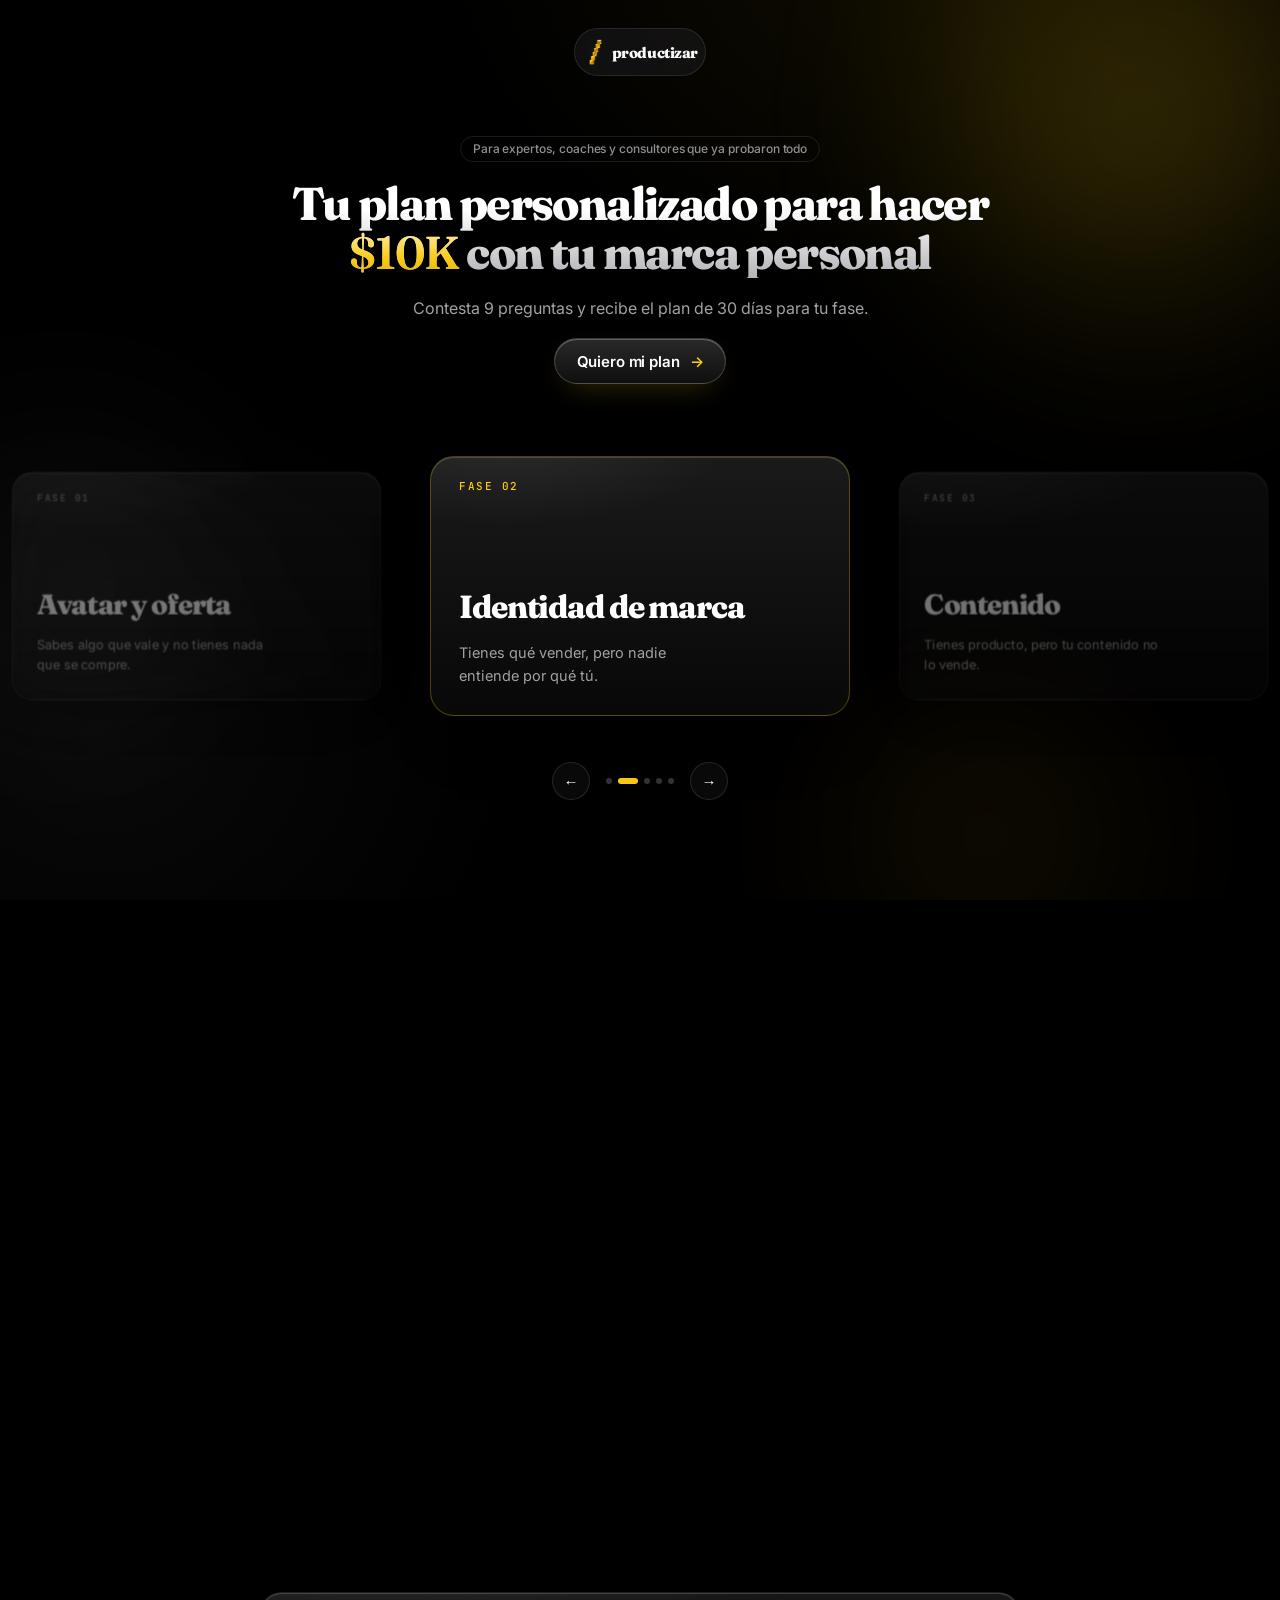
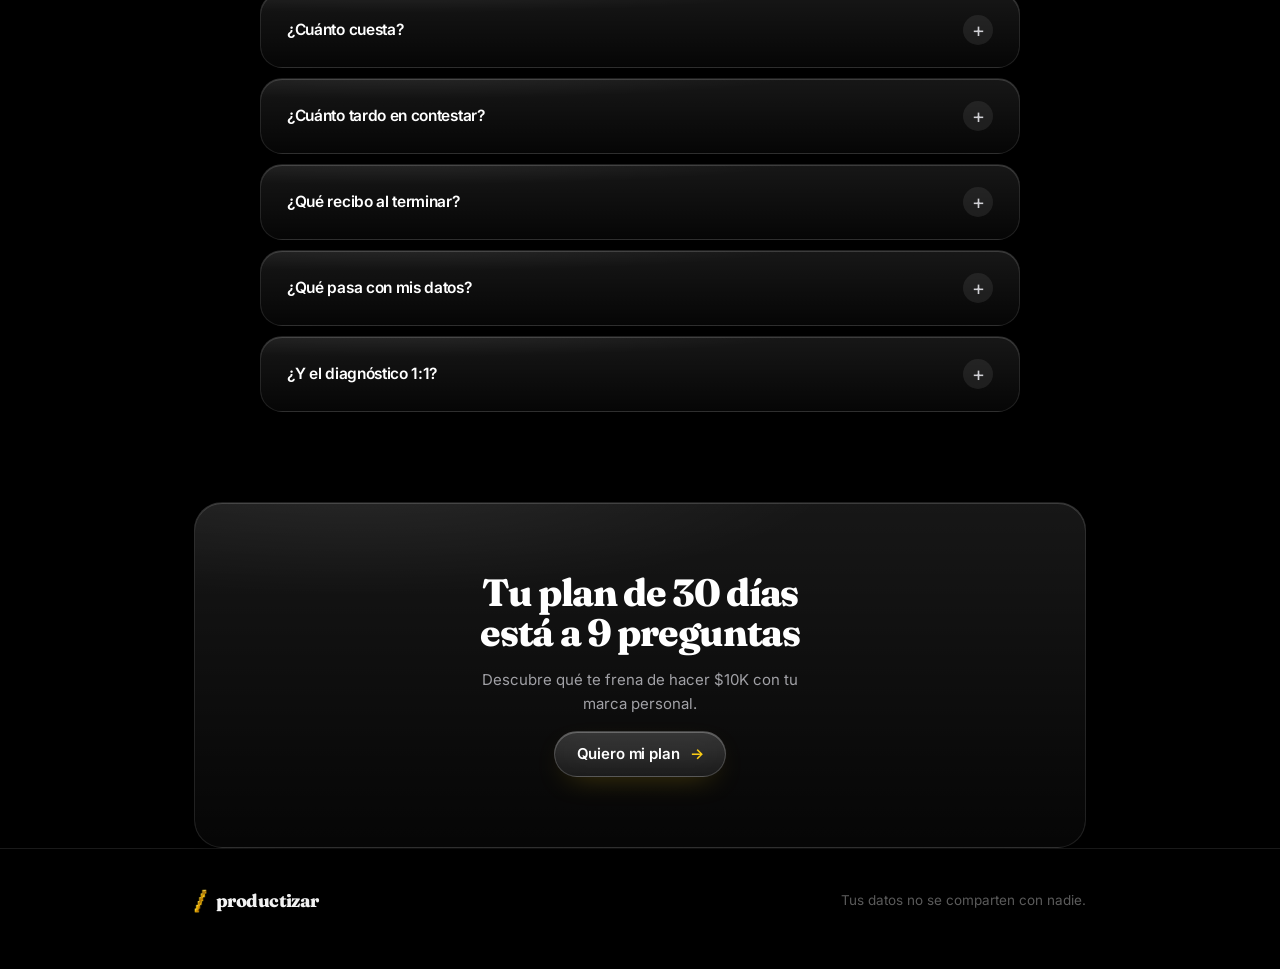
==== index.html @ c98cfab4 "Carrusel bajo el hero, vidrio con profundidad, casos en tarjetas Co-Authored-By: Claude Opus 5.5 <no" ====
<!doctype html>
<html lang="es">
<head>
<meta charset="utf-8">
<meta name="viewport" content="width=device-width, initial-scale=1, viewport-fit=cover">
<title>Plan 10K · /productizar</title>
<meta name="description" content="Te ayudamos a hacer $10K con tu infoproducto en 12 semanas. Contesta 9 preguntas y recibe el plan de 30 días de tu fase.">
<meta property="og:title" content="Te ayudamos a hacer $10K con tu infoproducto en 12 semanas · /productizar">
<meta property="og:description" content="9 preguntas. Te decimos en cuál de las cinco fases estás y te damos el plan de 30 días de esa fase.">
<meta property="og:type" content="website">
<meta name="theme-color" content="#000000">
<link rel="icon" href="/assets/favicon.png">
<link rel="preconnect" href="https://fonts.googleapis.com">
<link rel="preconnect" href="https://fonts.gstatic.com" crossorigin>
<link rel="stylesheet" href="https://fonts.googleapis.com/css2?family=Fraunces:ital,opsz,wght@0,9..144,600;0,9..144,800;1,9..144,500&family=Inter:wght@400;500;600;700;800&family=JetBrains+Mono:wght@500&display=swap">
<link rel="stylesheet" href="/assets/styles.css">
<link rel="stylesheet" href="/assets/home.css">
<link rel="stylesheet" href="/assets/landing.css">
</head>
<body>
<script>document.documentElement.classList.add("js")</script>
<div class="orbs" aria-hidden="true"><i></i><i></i><i></i></div>
<div class="cursor-light" aria-hidden="true"></div>

<nav class="nav" aria-label="Principal">
  <div class="nav-pill" id="navpill">
    <span class="brand solo"><img src="/assets/slash.png" alt=""><span>productizar</span></span>
    <button class="btn btn-gold js-start" type="button">Quiero mi plan</button>
  </div>
</nav>

<!-- ================= LANDING ================= -->
<main id="landing">
  <section class="hero solo-hero">
    <div class="wrap">
      <div class="hero-copy">
        <span class="pill">Para expertos, coaches y consultores que ya probaron todo</span>
        <h1>Tu plan personalizado para hacer <em>$10K</em> con tu marca personal</h1>
        <p class="lead">Contesta 9 preguntas y recibe el plan de 30 días para tu fase.</p>
        <div class="vsl" id="vsl" hidden></div>
        <div class="cta-row">
          <button class="btn btn-gold js-start" type="button">Quiero mi plan <span class="arrow" aria-hidden="true">→</span></button>
        </div>
      </div>

      
    </div>
      <div class="wrap hero-car">
      <div class="car" id="car">
        <div class="car-stage">
          <article class="ph-card g" data-i="0"><span class="ph-k">Fase 01</span><h3>Avatar y oferta</h3><p>Sabes algo que vale y no tienes nada que se compre.</p></article>
          <article class="ph-card g" data-i="1"><span class="ph-k">Fase 02</span><h3>Identidad de marca</h3><p>Tienes qué vender, pero nadie entiende por qué tú.</p></article>
          <article class="ph-card g" data-i="2"><span class="ph-k">Fase 03</span><h3>Contenido</h3><p>Tienes producto, pero tu contenido no lo vende.</p></article>
          <article class="ph-card g" data-i="3"><span class="ph-k">Fase 04</span><h3>Producto</h3><p>Vendes, pero todo depende de tus horas.</p></article>
          <article class="ph-card g" data-i="4"><span class="ph-k">Fase 05</span><h3>Lanzamiento</h3><p>Tienes todo, y lanzas a ver qué pasa.</p></article>
        </div>
        <div class="car-nav"><button type="button" class="car-btn" data-d="-1" aria-label="Anterior">←</button><div class="car-dots"></div><button type="button" class="car-btn" data-d="1" aria-label="Siguiente">→</button></div>
      </div>
    </div>
  </section>

  

  <section class="sec" id="prueba">
    <div class="wrap">
      <div class="sec-h rv"><span class="pill">Resultados</span><h2>Lo que ya hicimos</h2></div>
      <div class="cc-grid">
        <article class="cc g rv"><div class="cc-shot"><img src="/assets/studio.webp" alt="" loading="lazy"></div><div class="cc-b"><img class="cc-av" src="/assets/checo-avatar.webp" alt=""><div class="cc-who"><b>Checo</b><span>Marca personal</span></div><div class="cc-n"><b>+4M</b><span>vistas · +120 tickets</span></div></div></article>
        <article class="cc g rv"><div class="cc-shot"><img src="/assets/santuki-studio.webp" alt="" loading="lazy"></div><div class="cc-b"><span class="cc-av ini">S</span><div class="cc-who"><b>Santuki</b><span>Coach fitness</span></div><div class="cc-n"><b>964K</b><span>vistas · 39 pagando</span></div></div></article>
        <article class="cc g rv"><div class="cc-shot"><img src="/assets/juanma.webp" alt="" loading="lazy"></div><div class="cc-b"><img class="cc-av" src="/assets/juanma-avatar.webp" alt=""><div class="cc-who"><b>Juanma Arbeláez</b><span>Health coach</span></div><div class="cc-n"><b>515K</b><span>seguidores</span></div></div></article>
      </div>
    </div>
  </section>




  


  <section class="sec">
    <div class="wrap">
      <div class="sec-h rv"><h2>Preguntas</h2></div>
      <div class="faq">
        <details class="g rv"><summary>¿Cuánto cuesta?</summary><p>Nada. El diagnóstico y el plan de 30 días son gratis.</p></details>
        <details class="g rv"><summary>¿Cuánto tardo en contestar?</summary><p>Son 9 preguntas. Unos 3 minutos.</p></details>
        <details class="g rv"><summary>¿Qué recibo al terminar?</summary><p>Tu fase, qué te frena, tres movimientos para tus próximos 14 días y el plan completo del mes con la calculadora de tus $10K.</p></details>
        <details class="g rv"><summary>¿Qué pasa con mis datos?</summary><p>No se comparten con nadie.</p></details>
        <details class="g rv"><summary>¿Y el diagnóstico 1:1?</summary><p>Es una llamada gratis para revisar tu caso. Es solo si ya vendes algo y el cupo es limitado cada semana.</p></details>
      </div>
    </div>
  </section>

  <section class="wrap">
    <div class="final-cta g rv">
      <h2>Tu plan de 30 días está a 9 preguntas</h2>
      <p>Descubre qué te frena de hacer $10K con tu marca personal.</p>
      <button class="btn btn-gold js-start" type="button">Quiero mi plan <span class="arrow" aria-hidden="true">→</span></button>
    </div>
  </section>
</main>

<!-- ================= QUIZ ================= -->
<section id="quiz" class="quiz" hidden aria-live="polite">
  <div class="wrap" id="quiz-root"></div>
</section>

<!-- ================= RESULT ================= -->
<section id="result" class="result" hidden>
  <div class="wrap" id="result-root"></div>
</section>

<footer class="foot">
  <div class="wrap">
    <span class="brand"><img src="/assets/slash.png" alt=""><span>productizar</span></span>
    <span>Tus datos no se comparten con nadie.</span>
  </div>
</footer>

<script src="/assets/config.js"></script>
<script src="/assets/app.js"></script>
<script src="/assets/landing.js"></script>
</body>
</html>
---- assets/styles.css ----
/* /productizar · Plan 10K — estilos compartidos */
:root {
  --black: #000;
  --ink: #0a0a0a;
  --white: #fafafa;
  --grey: #8a8a8a;
  --grey-2: #b4b4b4;
  --grey-3: #5e5e5e;
  --gold: #facc15;
  --gold-pale: #fff3c4;
  --gold-light: #ffe9a3;
  --gold-mid: #e0a912;
  --gold-deep: #c98f0a;
  --glass: rgba(255,255,255,.06);
  --glass-faint: rgba(255,255,255,.035);
  --line: rgba(255,255,255,.10);
  --line-lit: rgba(255,255,255,.22);
  --line-gold: rgba(250,204,21,.32);
  --grad-gold: linear-gradient(180deg, #ffe9a3 0%, #facc15 42%, #c98f0a 100%);
  --grad-gold-text: linear-gradient(180deg, #fff3c4 0%, #facc15 55%, #e0a912 100%);
  --well: radial-gradient(circle at 50% 35%, #18140a 0%, #080808 42%, #000 76%);
  --serif: "Fraunces", Georgia, serif;
  --sans: "Inter", -apple-system, BlinkMacSystemFont, "Segoe UI", sans-serif;
  --mono: "JetBrains Mono", ui-monospace, Menlo, monospace;
  --ease: cubic-bezier(.32,.72,0,1);
  --wrap: 1120px;
  --r-card: 24px;
}

* { box-sizing: border-box; }
html { -webkit-text-size-adjust: 100%; scroll-behavior: smooth; }
body {
  margin: 0;
  background:
    radial-gradient(900px 600px at 78% -6%, rgba(250,204,21,.07), transparent 62%),
    radial-gradient(700px 600px at 8% 82%, rgba(255,255,255,.035), transparent 60%),
    var(--black);
  background-attachment: fixed;
  color: var(--grey);
  font: 400 16px/1.6 var(--sans);
  -webkit-font-smoothing: antialiased;
  padding-top: env(safe-area-inset-top, 0px);
  padding-bottom: env(safe-area-inset-bottom, 0px);
}
img { max-width: 100%; display: block; }
a { color: var(--gold); }
:focus-visible { outline: 2px solid var(--gold); outline-offset: 3px; border-radius: 8px; }
::selection { background: rgba(250,204,21,.3); color: var(--white); }
[hidden] { display: none !important; }

.wrap { width: 100%; max-width: var(--wrap); margin: 0 auto; padding: 0 24px; }
.narrow { max-width: 720px; }

/* Type */
.display, h1, h2, h3 { font-family: var(--serif); font-weight: 800; color: var(--white); letter-spacing: -.03em; margin: 0; text-wrap: balance; font-optical-sizing: auto; }
.lead { font-size: clamp(17px, 2vw, 20px); line-height: 1.55; color: #a9a9a9; max-width: 52ch; margin: 0; }
p { margin: 0; text-wrap: pretty; }
.tag {
  display: inline-flex; align-items: center; gap: 8px; align-self: flex-start;
  font: 500 11px/1 var(--mono); letter-spacing: .18em; text-transform: uppercase;
  color: var(--gold); padding: 8px 13px; border-radius: 999px;
  background: rgba(250,204,21,.07); border: 1px solid var(--line-gold);
}
.muted { color: var(--grey-3); font-size: 13.5px; }

/* Buttons */
.btn {
  appearance: none; border: 0; cursor: pointer; text-decoration: none;
  display: inline-flex; align-items: center; justify-content: center; gap: 10px;
  min-height: 54px; padding: 0 28px; border-radius: 999px;
  font: 600 16px/1 var(--sans); letter-spacing: -.005em;
  transition: transform .3s var(--ease), box-shadow .3s var(--ease), background .3s var(--ease), border-color .3s var(--ease), opacity .2s;
}
.btn-gold { background: var(--grad-gold); color: var(--ink); box-shadow: 0 14px 34px rgba(250,204,21,.22), inset 0 1px 0 rgba(255,255,255,.55); }
.btn-gold:hover { transform: translateY(-2px); box-shadow: 0 20px 44px rgba(250,204,21,.32), inset 0 1px 0 rgba(255,255,255,.55); }
.btn-glass { background: var(--glass); color: var(--white); border: 1px solid var(--line); backdrop-filter: blur(20px); }
.btn-glass:hover { border-color: var(--line-lit); background: rgba(255,255,255,.09); }
.btn-quiet { background: none; color: var(--grey); min-height: 44px; padding: 0 6px; font-weight: 500; font-size: 15px; }
.btn-quiet:hover { color: var(--white); }
.btn:disabled { opacity: .3; cursor: not-allowed; transform: none; box-shadow: none; }
.btn .arrow { transition: transform .3s var(--ease); }
.btn:hover .arrow { transform: translateX(3px); }

/* Glass card */
.glass {
  background: linear-gradient(115deg, rgba(255,255,255,.075), rgba(255,255,255,.025));
  border: 1px solid var(--line); border-radius: var(--r-card);
  box-shadow: inset 0 1px 0 rgba(255,255,255,.09), 0 24px 60px rgba(0,0,0,.5);
  backdrop-filter: blur(24px) saturate(1.4);
}
.well { background: var(--well); border: 1px solid rgba(250,204,21,.16); border-radius: 32px; }

/* Nav */
.nav { position: sticky; top: calc(14px + env(safe-area-inset-top, 0px)); z-index: 40; display: flex; justify-content: center; padding: 14px 16px 0; pointer-events: none; }
.nav-pill {
  pointer-events: auto; display: flex; align-items: center; gap: 18px;
  padding: 7px 7px 7px 14px; border-radius: 999px;
  background: rgba(10,10,10,.6); border: 1px solid var(--line);
  backdrop-filter: blur(24px) saturate(1.5); -webkit-backdrop-filter: blur(24px) saturate(1.5);
}
.brand { display: flex; align-items: center; gap: 9px; text-decoration: none; }
.brand img { height: 24px; width: auto; }
.brand span { font: 800 18px/1 var(--serif); color: var(--white); letter-spacing: -.03em; }
.nav-pill .btn { min-height: 40px; padding: 0 18px; font-size: 14px; }

/* Footer */
.foot { border-top: 1px solid var(--line); margin-top: 120px; padding: 40px 0 56px; }
.foot .wrap { display: flex; justify-content: space-between; gap: 16px; flex-wrap: wrap; align-items: center; font-size: 13.5px; color: var(--grey-3); }

@media (prefers-reduced-motion: reduce) {
  *, *::before, *::after { animation: none !important; transition: none !important; scroll-behavior: auto !important; }
}
---- assets/home.css ----
/* ---------- Hero ---------- */
.hero { padding: clamp(48px, 8vw, 104px) 0 clamp(64px, 8vw, 104px); }
.hero .wrap { display: flex; flex-direction: column; align-items: center; gap: clamp(48px, 6vw, 72px); }
.hero-copy { display: flex; flex-direction: column; align-items: center; text-align: center; gap: 28px; }
.hero-copy .tag { align-self: center; }
.hero h1 { font-size: clamp(46px, 8.6vw, 124px); line-height: .94; letter-spacing: -.035em; max-width: 13ch; }
.hero h1 .num { background: var(--grad-gold-text); -webkit-background-clip: text; background-clip: text; color: transparent; }
.hero .lead { margin: 0 auto; text-align: center; max-width: 56ch; }
.hero-actions { display: flex; flex-direction: column; align-items: center; gap: 14px; }
.hero-note { font-size: 14px; color: var(--grey-3); text-align: center; }

/* ---------- Staircase (the signature) ---------- */
.stairs { position: relative; width: 100%; display: grid; grid-template-columns: repeat(5, minmax(0, 1fr)); gap: clamp(8px, 1.4vw, 16px); height: clamp(300px, 34vw, 420px); align-items: end; padding: 28px clamp(14px, 3vw, 40px) 0; border-radius: 32px; background: var(--well); border: 1px solid rgba(250,204,21,.14); overflow: hidden; }
.stairs::after { content: ""; position: absolute; inset: auto 0 0 0; height: 1px; background: linear-gradient(90deg, transparent, rgba(250,204,21,.35), transparent); }
.step { position: relative; display: flex; flex-direction: column; justify-content: flex-end; height: 100%; }
.step-block {
  position: relative; height: var(--h); border-radius: 18px 4px 18px 4px;
  background: linear-gradient(180deg, rgba(255,255,255,.10), rgba(255,255,255,.025));
  border: 1px solid rgba(255,255,255,.13); border-bottom: 0;
  box-shadow: inset 0 1px 0 rgba(255,255,255,.12);
  transform-origin: bottom; animation: rise .9s var(--ease) both; animation-delay: calc(var(--i) * 110ms + 200ms);
  display: flex; flex-direction: column; justify-content: space-between; padding: clamp(10px, 1.4vw, 18px) clamp(9px, 1.2vw, 16px); min-width: 0;
}
.step:nth-child(even) .step-block { border-radius: 4px 18px 4px 18px; }
.step-block .n { font: 500 11px/1 var(--mono); letter-spacing: .14em; color: var(--grey); }
.step-block .lbl { font: 600 clamp(12px, 1.3vw, 15px)/1.25 var(--sans); color: var(--grey-2); hyphens: auto; -webkit-hyphens: auto; }
.step.top .step-block { background: var(--grad-gold); border-color: transparent; box-shadow: 0 0 60px rgba(250,204,21,.35), inset 0 1px 0 rgba(255,255,255,.6); }
.step.top .n, .step.top .lbl { color: var(--ink); }
.stairs-goal { position: absolute; top: 24px; left: 24px; display: flex; flex-direction: column; gap: 4px; animation: fade .8s var(--ease) both; animation-delay: 900ms; }
.stairs-goal b { font: 800 clamp(30px, 3.4vw, 44px)/1 var(--serif); color: var(--white); letter-spacing: -.03em; }
.stairs-goal span { font-size: 13.5px; color: var(--grey); }
@keyframes rise { from { transform: scaleY(.04); opacity: 0; } to { transform: none; opacity: 1; } }
@keyframes fade { from { opacity: 0; } to { opacity: 1; } }

/* ---------- Sections ---------- */
section.block { padding: clamp(64px, 9vw, 120px) 0 0; }
.sec-head { display: flex; flex-direction: column; gap: 16px; margin-bottom: 40px; max-width: 760px; }
.sec-head h2 { font-size: clamp(32px, 4.6vw, 56px); line-height: 1.02; letter-spacing: -.035em; }

/* contrast */
.contrast { display: grid; grid-template-columns: repeat(2, minmax(0, 1fr)); border-radius: 32px; overflow: hidden; border: 1px solid var(--line); }
.contrast > div { padding: clamp(28px, 4vw, 52px); display: flex; flex-direction: column; gap: 10px; }
.contrast > div + div { border-left: 1px solid var(--line); background: var(--well); }
.contrast .big { font: 800 clamp(44px, 7vw, 96px)/.95 var(--serif); color: var(--white); letter-spacing: -.045em; white-space: nowrap; }
.contrast .big small { font-size: .42em; color: var(--grey); letter-spacing: -.02em; font-weight: 600; }
.contrast .res { font: 800 clamp(30px, 4vw, 52px)/1 var(--serif); letter-spacing: -.03em; }
.contrast .res.bad { color: #6a6a6a; }
.contrast .res.good { background: var(--grad-gold-text); -webkit-background-clip: text; background-clip: text; color: transparent; }
.contrast p { font-size: 15px; }
.contrast-caption { margin-top: 28px; display: flex; flex-wrap: wrap; gap: 12px 40px; align-items: baseline; justify-content: space-between; }
.contrast-caption h3 { font-size: clamp(26px, 3.2vw, 38px); line-height: 1.08; max-width: 18ch; }
.contrast-caption p { max-width: 46ch; font-size: 16.5px; color: #a3a3a3; }

/* how */
.how { list-style: none; margin: 0; padding: 0; display: grid; grid-template-columns: repeat(3, minmax(0, 1fr)); gap: 16px; counter-reset: how; }
.how li { padding: 28px; display: flex; flex-direction: column; gap: 12px; counter-increment: how; }
.how li::before { content: counter(how); font: 800 44px/1 var(--serif); color: rgba(255,255,255,.16); letter-spacing: -.03em; }
.how h3 { font-size: 23px; line-height: 1.15; }
.how p { font-size: 15.5px; }

/* phases */
.phase-list { list-style: none; margin: 0; padding: 0; border-top: 1px solid var(--line); }
.phase-list li { display: grid; grid-template-columns: 64px minmax(0, 1fr) minmax(0, 1.2fr); gap: 24px; align-items: baseline; padding: 26px 4px; border-bottom: 1px solid var(--line); transition: background .3s var(--ease); }
.phase-list li:hover { background: rgba(255,255,255,.02); }
.phase-list .pn { font: 500 12px/1 var(--mono); letter-spacing: .14em; color: var(--gold); }
.phase-list h3 { font-size: clamp(22px, 2.6vw, 30px); line-height: 1.1; }
.phase-list p { font-size: 16.5px; color: #a3a3a3; }

/* inside */
.inside { display: grid; grid-template-columns: minmax(0, .9fr) minmax(0, 1.1fr); gap: 16px; }
.inside .doc { padding: 32px; display: flex; flex-direction: column; gap: 18px; position: relative; overflow: hidden; min-height: 420px; }
.doc-page { position: absolute; right: -40px; bottom: -60px; width: 300px; aspect-ratio: 8.5/11; border-radius: 14px; background: #050505; border: 1px solid var(--line); box-shadow: 0 30px 80px rgba(0,0,0,.7); transform: rotate(-7deg); padding: 26px; display: flex; flex-direction: column; gap: 10px; }
.doc-page i { display: block; height: 7px; border-radius: 4px; background: rgba(255,255,255,.09); }
.doc-page i.g { background: rgba(250,204,21,.55); width: 40%; }
.doc-page i.t { height: 16px; background: rgba(255,255,255,.22); width: 85%; }
.doc-page i.t2 { height: 16px; background: rgba(255,255,255,.22); width: 60%; margin-bottom: 8px; }
.inside ul { list-style: none; margin: 0; padding: 0; display: grid; grid-template-columns: repeat(2, minmax(0, 1fr)); gap: 16px; }
.inside li { padding: 22px; display: flex; flex-direction: column; gap: 6px; }
.inside li b { font: 800 19px/1.2 var(--serif); color: var(--white); letter-spacing: -.02em; }
.inside li span { font-size: 14.5px; line-height: 1.5; }

/* fit */
.fit { display: grid; grid-template-columns: repeat(2, minmax(0, 1fr)); gap: 16px; }
.fit > div { padding: 32px; display: flex; flex-direction: column; gap: 18px; }
.fit h3 { font-size: 24px; }
.ticks { list-style: none; margin: 0; padding: 0; display: flex; flex-direction: column; gap: 12px; }
.ticks li { display: grid; grid-template-columns: 18px minmax(0, 1fr); gap: 12px; font-size: 16px; line-height: 1.5; color: #c4c4c4; }
.ticks li::before { content: ""; height: 2px; margin-top: 11px; background: var(--gold); }
.ticks.no li { color: #8a8a8a; }
.ticks.no li::before { background: rgba(255,255,255,.2); }

/* final */
.final { margin-top: clamp(64px, 9vw, 120px); padding: clamp(40px, 7vw, 88px) clamp(24px, 5vw, 64px); display: flex; flex-direction: column; align-items: center; text-align: center; gap: 22px; }
.final img { height: 72px; width: auto; filter: drop-shadow(0 0 30px rgba(250,204,21,.35)); }
.final h2 { font-size: clamp(34px, 5vw, 64px); line-height: 1; max-width: 16ch; letter-spacing: -.04em; }

/* ---------- Quiz ---------- */
.quiz { min-height: 100svh; padding: 40px 0 80px; }
.quiz .wrap { max-width: 720px; display: flex; flex-direction: column; gap: 36px; }
.q-top { display: flex; flex-direction: column; gap: 14px; }
.q-meta { display: flex; justify-content: space-between; font: 500 11px/1 var(--mono); letter-spacing: .16em; text-transform: uppercase; color: var(--grey); }
.q-bar { display: grid; grid-template-columns: repeat(9, minmax(0, 1fr)); gap: 5px; }
.q-bar i { height: 4px; border-radius: 999px; background: rgba(255,255,255,.1); transition: background .35s var(--ease); }
.q-bar i.on { background: var(--gold); }
.q-head { display: flex; flex-direction: column; gap: 12px; }
.q-head h1 { font-size: clamp(30px, 4.6vw, 46px); line-height: 1.06; letter-spacing: -.035em; }
.q-head p { font-size: 16.5px; color: #9a9a9a; }
.q-panel { animation: qin .45s var(--ease) both; display: flex; flex-direction: column; gap: 36px; }
@keyframes qin { from { opacity: 0; transform: translateY(10px); } to { opacity: 1; transform: none; } }
.opts { display: flex; flex-direction: column; gap: 10px; }
.opt {
  appearance: none; cursor: pointer; text-align: left; width: 100%;
  display: grid; grid-template-columns: 30px minmax(0, 1fr); gap: 14px; align-items: center;
  min-height: 64px; padding: 16px 20px; border-radius: 18px;
  background: rgba(255,255,255,.045); border: 1px solid rgba(255,255,255,.11);
  color: #dedede; font: 500 16.5px/1.4 var(--sans);
  transition: border-color .2s var(--ease), background .2s var(--ease), transform .2s var(--ease);
}
.opt:hover { border-color: rgba(255,255,255,.26); background: rgba(255,255,255,.07); }
.opt kbd { font: 500 12px/1 var(--mono); color: var(--grey); width: 26px; height: 26px; display: grid; place-items: center; border-radius: 8px; border: 1px solid rgba(255,255,255,.16); }
.opt.on { border-color: rgba(250,204,21,.6); background: rgba(250,204,21,.07); color: var(--white); }
.opt.on kbd { background: var(--gold); color: var(--ink); border-color: transparent; }
.q-foot { display: flex; justify-content: space-between; align-items: center; gap: 12px; flex-wrap: wrap; }
.field { display: flex; flex-direction: column; gap: 8px; }
.field label { font: 500 11px/1 var(--mono); letter-spacing: .16em; text-transform: uppercase; color: var(--grey); }
.field input {
  width: 100%; min-height: 56px; padding: 0 22px; border-radius: 999px;
  background: rgba(255,255,255,.045); border: 1px solid rgba(255,255,255,.14);
  color: var(--white); font: 400 16.5px/1 var(--sans); outline: none; transition: border-color .2s var(--ease);
}
.field input::placeholder { color: #5a5a5a; }
.field input:focus { border-color: rgba(250,204,21,.6); }
.fields { display: grid; grid-template-columns: repeat(2, minmax(0, 1fr)); gap: 16px; }
.form-err { color: #f0b429; font-size: 14px; min-height: 20px; }

/* ---------- Result ---------- */
.result { padding: 40px 0 0; }
.result .wrap { display: flex; flex-direction: column; gap: 20px; }
.r-hero { padding: clamp(28px, 5vw, 64px); display: flex; flex-direction: column; gap: clamp(36px, 5vw, 56px); }
.r-hero .copy { max-width: 820px; }
.r-hero .copy { display: flex; flex-direction: column; gap: 20px; }
.r-hero h1 { font-size: clamp(38px, 6.4vw, 84px); line-height: .98; letter-spacing: -.035em; max-width: 16ch; }
.r-hero .diag { max-width: 64ch; font-size: 18px; line-height: 1.6; color: #cfcfcf; }
.r-hero .chan { max-width: 64ch; font-size: 16px; line-height: 1.6; color: #9a9a9a; }
.r-stairs { position: relative; display: grid; grid-template-columns: repeat(5, minmax(0, 1fr)); gap: clamp(6px, 1.2vw, 14px); height: clamp(230px, 28vw, 340px); align-items: end; }
.r-stairs .step-block { padding: 10px 7px 12px; }
.r-stairs .step-block .lbl { font-size: clamp(11px, 1.2vw, 14px); }
.r-stairs .step-block { animation-delay: calc(var(--i) * 90ms); }
.r-stairs .done .step-block { background: rgba(255,255,255,.12); }
.r-stairs .done .lbl { color: #9a9a9a; }
.r-stairs .later .step-block { background: transparent; border-style: dashed; border-color: rgba(255,255,255,.14); }
.r-stairs .later .lbl, .r-stairs .later .n { color: #4f4f4f; }
.r-stairs .here .step-block { background: var(--grad-gold); border-color: transparent; box-shadow: 0 0 50px rgba(250,204,21,.35); }
.r-stairs .here .n, .r-stairs .here .lbl { color: var(--ink); }
.r-stairs .you { position: absolute; bottom: calc(var(--h) + 12px); left: 50%; transform: translateX(-50%); font: 500 10.5px/1 var(--mono); letter-spacing: .14em; text-transform: uppercase; color: var(--gold); white-space: nowrap; }
.r-grid { display: grid; grid-template-columns: repeat(2, minmax(0, 1fr)); gap: 20px; }
.r-card { padding: 32px; display: flex; flex-direction: column; gap: 16px; }
.r-card .k { font: 500 11px/1 var(--mono); letter-spacing: .16em; text-transform: uppercase; color: var(--grey); }
.gap-row { display: flex; align-items: baseline; gap: 16px; flex-wrap: wrap; }
.gap-row b { font: 800 clamp(40px, 5vw, 60px)/1 var(--serif); color: var(--white); letter-spacing: -.04em; }
.gap-row b.to { background: var(--grad-gold-text); -webkit-background-clip: text; background-clip: text; color: transparent; }
.gap-row span { color: #5e5e5e; font: 800 28px/1 var(--serif); }
.r-card p { font-size: 16px; line-height: 1.6; color: #bdbdbd; }
.r-card .goal-q { font: 600 clamp(22px, 2.4vw, 28px)/1.25 var(--serif); color: var(--white); letter-spacing: -.02em; }
.moves { list-style: none; margin: 0; padding: 0; display: grid; grid-template-columns: repeat(3, minmax(0, 1fr)); gap: 20px; counter-reset: mv; }
.moves li { padding: 28px; display: flex; flex-direction: column; gap: 14px; counter-increment: mv; }
.moves li::before { content: "Movimiento " counter(mv); font: 500 11px/1 var(--mono); letter-spacing: .16em; text-transform: uppercase; color: var(--gold); }
.moves p { font-size: 16.5px; line-height: 1.55; color: #e6e6e6; }
.plan-cta { padding: clamp(28px, 5vw, 56px); display: grid; grid-template-columns: minmax(0, 1.2fr) auto; gap: 28px 48px; align-items: center; }
.plan-cta h2 { font-size: clamp(28px, 3.6vw, 44px); line-height: 1.04; }
.plan-cta .copy { display: flex; flex-direction: column; gap: 14px; }
.plan-cta .acts { display: flex; flex-direction: column; gap: 12px; align-items: stretch; }
.r-sub { display: flex; justify-content: space-between; flex-wrap: wrap; gap: 10px; align-items: center; margin-top: 8px; }

/* ---------- Responsive ---------- */
@media (max-width: 900px) {
  .r-hero, .inside, .plan-cta { grid-template-columns: minmax(0, 1fr); }
  .how, .moves { grid-template-columns: minmax(0, 1fr); }
  .phase-list li { grid-template-columns: 48px minmax(0, 1fr); }
  .phase-list li p { grid-column: 2; }
  .stairs { height: 320px; }
}
@media (max-width: 640px) {
  .contrast, .fit, .r-grid, .fields, .inside ul { grid-template-columns: minmax(0, 1fr); }
  .contrast > div + div { border-left: 0; border-top: 1px solid var(--line); }
  .stairs .step-block .lbl { display: none; }
  .r-stairs .step-block .lbl { display: none; }
  .r-stairs .here .step-block .lbl { display: block; font-size: 10.5px; }
  .step-block .n { font-size: 10px; }
  .step-block { padding: 10px 7px 12px; }
  .stairs { gap: 6px; padding: 24px 12px 0; }
  .r-stairs { height: 230px; gap: 5px; }
  .doc-page { width: 220px; right: -50px; }
  .nav-pill .btn span.long { display: none; }
}

/* ======== v2 · interfaz minimalista (misma marca: negro + oro con brillo) ======== */
h1 em, h2 em, h3 em { font-style: italic; font-weight: 600; letter-spacing: -.03em; background: var(--grad-gold-text); -webkit-background-clip: text; background-clip: text; color: transparent; }
.hero h1 .num { font-style: italic; font-weight: 600; }
.hero { padding-top: clamp(64px, 10vw, 128px); }
.hero-copy { gap: 32px; }
.hero h1 { font-weight: 700; }
.tag { background: none; }

/* sin cajas: líneas finas y aire */
#landing .glass { background: none; border: 0; border-top: 1px solid var(--line); border-radius: 0; box-shadow: none; backdrop-filter: none; -webkit-backdrop-filter: none; padding-left: 0; padding-right: 0; }
.stairs { background: none; border: 0; border-bottom: 1px solid rgba(250,204,21,.3); border-radius: 0; padding-bottom: 0; }
.stairs::after { display: none; }
.step-block { background: rgba(255,255,255,.04); border-color: rgba(255,255,255,.08); box-shadow: none; }
.step.top .step-block { box-shadow: 0 0 70px rgba(250,204,21,.4), inset 0 1px 0 rgba(255,255,255,.6); }

.contrast { border: 0; border-radius: 0; gap: clamp(24px, 6vw, 80px); }
.contrast > div { padding: 0; }
.contrast > div + div { border-left: 0; background: none; }
.contrast .res.bad { color: #6a6a6a; }
.contrast-caption { margin-top: 48px; padding-top: 32px; border-top: 1px solid var(--line); }

.how { gap: clamp(24px, 4vw, 56px); }
.how li { padding: 28px 0 0; }
.how li::before { color: var(--gold); font: 500 12px/1 var(--mono); letter-spacing: .14em; content: "0" counter(how); }

.inside { grid-template-columns: minmax(0, 1fr); gap: 32px; }
.inside .doc { background: none; border: 0; min-height: 0; padding: 0; }
.doc-page { display: none; }
.inside ul { gap: 0 clamp(24px, 4vw, 56px); }
.inside li { padding: 22px 0; }

.fit { gap: clamp(24px, 6vw, 80px); }
.fit > div { padding: 28px 0 0; }

.final { background: none; border: 0; border-top: 1px solid var(--line); border-radius: 0; padding-top: clamp(64px, 9vw, 112px); }
.final img { filter: drop-shadow(0 0 36px rgba(250,204,21,.45)); }

/* diagnóstico y resultado: más limpio */
.quiz .wrap { max-width: 640px; }
.opt { background: none; border-color: var(--line); }
.opt:hover { background: rgba(255,255,255,.04); }
.r-hero { background: none; border: 0; border-radius: 0; padding: clamp(8px, 2vw, 24px) 0; }
.r-card { padding: 28px 0 0; background: none; border: 0; border-top: 1px solid var(--line); border-radius: 0; box-shadow: none; backdrop-filter: none; }
.moves li { padding: 28px 0 0; background: none; border: 0; border-top: 1px solid var(--line); border-radius: 0; box-shadow: none; backdrop-filter: none; }
.plan-cta { background: none; border: 0; border-top: 1px solid var(--line); border-radius: 0; padding-left: 0; padding-right: 0; }

/* ======== v3 · estructura tipo infocapitals ======== */
.nav { position: static; padding: 28px 0 0; justify-content: center; pointer-events: auto; }
.brand.solo img { height: 26px; }
.brand.solo span { font-size: 18px; }

.ticker { overflow: hidden; margin-top: 28px; border-block: 1px solid var(--line); mask-image: linear-gradient(90deg, transparent, #000 12%, #000 88%, transparent); -webkit-mask-image: linear-gradient(90deg, transparent, #000 12%, #000 88%, transparent); }
.ticker-track { display: flex; gap: 28px; width: max-content; padding: 14px 0; animation: tick 40s linear infinite; font: 500 12px/1 var(--mono); letter-spacing: .14em; text-transform: uppercase; color: var(--grey); white-space: nowrap; }
.ticker-track i { font-style: normal; color: var(--gold); }
@keyframes tick { to { transform: translateX(-50%); } }

.hero { padding: clamp(56px, 9vw, 120px) 0 0; }
.hero-copy { gap: 28px; }
.hero h1 { font-size: clamp(44px, 8vw, 112px); max-width: 12ch; }
.hero .lead { max-width: 40ch; }
.stairs { margin-top: clamp(24px, 4vw, 48px); height: clamp(280px, 30vw, 380px); padding-inline: 0; border-bottom-color: var(--line); }
.stairs-goal { top: 8px; left: 0; }
.stairs-goal b { font-size: clamp(28px, 3vw, 40px); }

section.block { padding: clamp(80px, 11vw, 150px) 0 0; }
.sec-title { font-size: clamp(30px, 4.4vw, 56px); line-height: 1.02; letter-spacing: -.035em; max-width: 18ch; margin-bottom: clamp(28px, 4vw, 48px); }
.narrow .sec-title { max-width: 16ch; }
.narrow .lead { font-size: clamp(18px, 2.2vw, 24px); max-width: 38ch; }

.phase-list li { grid-template-columns: 48px minmax(0, 1fr) minmax(0, 1.1fr); padding: 30px 0; transition: padding-left .35s var(--ease); }
.phase-list li:hover { background: none; padding-left: 12px; }
.phase-list li:hover h3 { color: var(--gold); }
.phase-list h3 { font-size: clamp(24px, 3vw, 38px); transition: color .25s; }

.final { margin-top: clamp(80px, 11vw, 150px); padding-top: 0; border-top: 0; gap: 28px; }
.fine { max-width: 52ch; font-size: 14px; color: var(--grey); }
.foot { margin-top: 64px; }
@media (max-width: 900px) { .phase-list li { grid-template-columns: 40px minmax(0, 1fr); } }
@media (max-width: 640px) { .ticker-track { animation-duration: 28s; } }

/* ======== v3 · mini VSL + pantalla WhatsApp ======== */
.vsl { width: min(100%, 720px); aspect-ratio: 16/9; border-radius: 20px; overflow: hidden; border: 1px solid var(--line); background: #000; box-shadow: 0 0 80px rgba(250,204,21,.12); }
.vsl iframe, .vsl video { width: 100%; height: 100%; border: 0; display: block; }
.wa-done { min-height: 70svh; display: flex; flex-direction: column; align-items: center; justify-content: center; text-align: center; gap: 24px; }
.wa-done .tag { align-self: center; }
.wa-done h1 { font-size: clamp(38px, 6.4vw, 84px); line-height: .98; letter-spacing: -.04em; max-width: 12ch; }
.wa-done .lead { text-align: center; max-width: 40ch; }

/* ======== v4 · prueba (números) y titular largo ======== */
.hero h1 { font-size: clamp(38px, 6.6vw, 92px); max-width: 17ch; }
.nums { display: grid; grid-template-columns: repeat(4, minmax(0, 1fr)); gap: clamp(20px, 4vw, 56px); border-block: 1px solid var(--line); padding: clamp(36px, 6vw, 72px) 0; }
.nums div { display: flex; flex-direction: column; gap: 10px; }
.nums b { font: 800 clamp(40px, 6vw, 84px)/.95 var(--serif); letter-spacing: -.045em; background: var(--grad-gold-text); -webkit-background-clip: text; background-clip: text; color: transparent; }
.nums span { font-size: 14.5px; color: var(--grey); max-width: 18ch; }
@media (max-width: 760px) { .nums { grid-template-columns: repeat(2, minmax(0, 1fr)); row-gap: 36px; } }

/* ======== v5 · landing de lead magnet: título, video, botón ======== */
.solo-hero { min-height: calc(100svh - 160px); display: flex; align-items: center; padding: clamp(40px, 7vw, 96px) 0; }
.solo-hero .hero-copy { gap: 28px; }
.nums.mini { grid-template-columns: repeat(3, minmax(0, 1fr)); border: 0; padding: 20px 0 0; margin-top: 12px; gap: clamp(20px, 5vw, 56px); text-align: center; }
.nums.mini div { align-items: center; gap: 6px; }
.nums.mini b { font-size: clamp(28px, 3.6vw, 44px); }
.nums.mini span { font-size: 13px; }
.foot { margin-top: 0; }
.solo-hero .tag { align-self: center; text-align: center; line-height: 1.4; }
.solo-hero .lead { max-width: 48ch; }
---- assets/landing.css ----
/* /productizar · Landing — glass estilo Apple (solo aplica a #landing y la nav) */

/* ---------- Fondo: luces que el vidrio refracta ---------- */
.orbs { position: fixed; inset: 0; z-index: -1; overflow: hidden; pointer-events: none; }
.orbs i { position: absolute; border-radius: 50%; filter: blur(90px); opacity: .55; will-change: transform; }
.orbs i:nth-child(1) { width: 46vw; height: 46vw; right: -12vw; top: -14vw; background: radial-gradient(circle, rgba(250,204,21,.38), transparent 66%); animation: drift1 22s ease-in-out infinite alternate; }
.orbs i:nth-child(2) { width: 38vw; height: 38vw; left: -14vw; top: 38vh; background: radial-gradient(circle, rgba(255,255,255,.14), transparent 66%); animation: drift2 26s ease-in-out infinite alternate; }
.orbs i:nth-child(3) { width: 34vw; height: 34vw; right: 6vw; bottom: -12vw; background: radial-gradient(circle, rgba(224,169,18,.26), transparent 66%); animation: drift1 30s ease-in-out infinite alternate-reverse; }
@keyframes drift1 { to { transform: translate3d(-5vw, 6vh, 0) scale(1.12); } }
@keyframes drift2 { to { transform: translate3d(7vw, -5vh, 0) scale(1.08); } }

/* ---------- Tipografía tipo SF (solo landing + nav) ---------- */
#landing h1, #landing h2, #landing h3, #landing .stat b, .final-cta h2 {
  font-family: var(--serif); font-weight: 800; letter-spacing: -.035em; font-optical-sizing: auto;
}
.nav .brand span, .foot .brand span { font-family: var(--serif); font-weight: 800; letter-spacing: -.03em; }
#landing p { color: #a1a1a6; }

/* ---------- Vidrio ---------- */
.g {
  position: relative;
  background: linear-gradient(180deg, rgba(255,255,255,.105) 0%, rgba(255,255,255,.035) 100%);
  border: 1px solid rgba(255,255,255,.11);
  border-radius: 28px;
  backdrop-filter: blur(30px) saturate(1.7); -webkit-backdrop-filter: blur(30px) saturate(1.7);
  box-shadow: inset 0 1px 0 rgba(255,255,255,.24), inset 0 -1px 0 rgba(255,255,255,.03), 0 30px 70px -24px rgba(0,0,0,.8);
  transition: transform .45s var(--ease), border-color .45s var(--ease), background .45s var(--ease);
}
.g::before { /* brillo especular */
  content: ""; position: absolute; inset: 0; border-radius: inherit; pointer-events: none;
  background: radial-gradient(120% 80% at 18% -10%, rgba(255,255,255,.16), transparent 46%);
  opacity: .7;
}
.g.hov:hover { transform: translateY(-4px); border-color: rgba(255,255,255,.24); }
.g > * { position: relative; }

/* ---------- Nav ---------- */
.nav-pill { gap: 22px; padding: 8px 8px 8px 16px; background: rgba(28,28,30,.55); }
.nav-pill .btn { opacity: 0; pointer-events: none; transform: translateX(8px); min-height: 38px; padding: 0 16px; font-size: 14px; transition: opacity .35s var(--ease), transform .35s var(--ease); }
.nav-pill.show .btn { opacity: 1; pointer-events: auto; transform: none; }
.nav-pill .btn-gold { background: #fafafa; color: #0a0a0a; box-shadow: none; }

/* ---------- Pill / botones ---------- */
.pill {
  display: inline-flex; align-items: center; gap: 10px; align-self: center;
  font: 500 14px/1 var(--sans); letter-spacing: -.005em; color: #e5e5ea;
  padding: 9px 16px 9px 12px; border-radius: 999px;
  background: rgba(255,255,255,.07); border: 1px solid rgba(255,255,255,.12);
  backdrop-filter: blur(20px); box-shadow: inset 0 1px 0 rgba(255,255,255,.16);
}
.pill .dot { width: 8px; height: 8px; border-radius: 50%; background: var(--gold); box-shadow: 0 0 0 0 rgba(250,204,21,.55); animation: ping 2.4s ease-out infinite; }
@keyframes ping { 70% { box-shadow: 0 0 0 9px rgba(250,204,21,0); } 100% { box-shadow: 0 0 0 0 rgba(250,204,21,0); } }

#landing .btn-gold, .final-cta .btn-gold {
  background: linear-gradient(180deg, #ffe27a 0%, #facc15 55%, #e0a912 100%);
  box-shadow: 0 10px 30px -8px rgba(250,204,21,.45), inset 0 1px 0 rgba(255,255,255,.6), inset 0 -1px 0 rgba(0,0,0,.12);
  min-height: 56px; padding: 0 30px; font-size: 17px; letter-spacing: -.01em;
}
#landing .btn-gold:hover { box-shadow: 0 16px 40px -8px rgba(250,204,21,.6), inset 0 1px 0 rgba(255,255,255,.6); }
#landing .btn-glass { min-height: 56px; padding: 0 26px; font-size: 17px; background: rgba(255,255,255,.07); backdrop-filter: blur(24px) saturate(1.5); box-shadow: inset 0 1px 0 rgba(255,255,255,.18); }

/* ---------- Hero ---------- */
#landing .hero { padding: clamp(40px, 7vw, 88px) 0 0; }
#landing .hero .wrap { gap: clamp(40px, 5vw, 64px); }
#landing .hero-copy { gap: 26px; }
#landing .hero h1 {
  font-size: clamp(30px, 4.6vw, 56px); line-height: 1.06; max-width: 20ch;
  background: linear-gradient(180deg, #fff 30%, #9d9da3 120%); -webkit-background-clip: text; background-clip: text; color: transparent;
}
#landing .hero h1 em { font-style: normal; background: linear-gradient(180deg, #fff3c4, #facc15 60%, #e0a912); -webkit-background-clip: text; background-clip: text; color: transparent; }
#landing .hero .lead { font-size: clamp(15px, 1.5vw, 17px); color: #a1a1a6; }
.cta-row { display: flex; flex-wrap: wrap; gap: 12px; justify-content: center; }
.cta-note { font-size: 14px; color: #6e6e73; }

/* ---------- Ventana de producto ---------- */
.win { width: 100%; max-width: 960px; padding: 0; overflow: hidden; border-radius: 32px; }
.win-bar { display: flex; align-items: center; gap: 16px; padding: 14px 18px; border-bottom: 1px solid rgba(255,255,255,.08); }
.win-dots { display: flex; gap: 7px; }
.win-dots i { width: 11px; height: 11px; border-radius: 50%; background: rgba(255,255,255,.16); }
.seg { display: inline-flex; padding: 4px; border-radius: 999px; background: rgba(0,0,0,.35); border: 1px solid rgba(255,255,255,.08); margin: 0 auto; max-width: 100%; overflow-x: auto; scrollbar-width: none; }
.seg::-webkit-scrollbar { display: none; }
.seg button { appearance: none; border: 0; cursor: pointer; white-space: nowrap; padding: 9px 16px; border-radius: 999px; background: transparent; color: #8e8e93; font: 500 14px/1 var(--sans); transition: background .3s var(--ease), color .3s var(--ease); }
.seg button[aria-selected="true"] { background: rgba(255,255,255,.14); color: #fff; box-shadow: inset 0 1px 0 rgba(255,255,255,.2); }
.win-tag { font-size: 12.5px; color: #6e6e73; white-space: nowrap; }
.win-body { padding: clamp(22px, 4vw, 44px); min-height: 340px; text-align: left; }
.panel[hidden] { display: none; }
.panel { animation: pin .5s var(--ease) both; display: grid; gap: 26px; }
@keyframes pin { from { opacity: 0; transform: translateY(10px); } to { opacity: 1; transform: none; } }
.panel h3 { font-size: clamp(20px, 2.2vw, 26px); line-height: 1.08; color: #fff; max-width: 22ch; }
.panel .k { font-size: 13.5px; color: #8e8e93; }
.phases5 { display: grid; grid-template-columns: repeat(5, 1fr); gap: 8px; }
.phases5 i { height: 8px; border-radius: 99px; background: rgba(255,255,255,.12); }
.phases5 i.on { background: rgba(255,255,255,.55); }
.phases5 i.now { background: linear-gradient(90deg, #ffe27a, #facc15); box-shadow: 0 0 18px rgba(250,204,21,.55); }
.chk { list-style: none; margin: 0; padding: 0; display: grid; gap: 10px; }
.chk button { width: 100%; text-align: left; appearance: none; cursor: pointer; display: flex; align-items: center; gap: 14px; padding: 16px 18px; border-radius: 18px; background: rgba(255,255,255,.05); border: 1px solid rgba(255,255,255,.09); color: #e5e5ea; font: 500 16px/1.35 var(--sans); transition: background .3s var(--ease), border-color .3s var(--ease); }
.chk button:hover { background: rgba(255,255,255,.08); }
.chk .box { flex: none; width: 24px; height: 24px; border-radius: 50%; border: 1.5px solid rgba(255,255,255,.3); display: grid; place-items: center; transition: all .3s var(--ease); }
.chk .box svg { width: 14px; height: 14px; opacity: 0; transform: scale(.5); transition: all .3s var(--ease); }
.chk button[aria-pressed="true"] { border-color: rgba(250,204,21,.45); }
.chk button[aria-pressed="true"] .box { background: var(--gold); border-color: var(--gold); }
.chk button[aria-pressed="true"] .box svg { opacity: 1; transform: none; }
.chk button[aria-pressed="true"] span.t { color: #8e8e93; text-decoration: line-through; text-decoration-color: rgba(255,255,255,.25); }
.calc { display: grid; gap: 18px; }
.calc output.price { font: 800 clamp(36px, 5vw, 56px)/1 var(--serif); letter-spacing: -.04em; color: #fff; }
.calc output.price small { font-size: .38em; color: #8e8e93; letter-spacing: -.02em; margin-left: 4px; }
.calc .res { font-size: clamp(17px, 1.8vw, 20px); color: #fff; letter-spacing: -.03em; font-weight: 600; }
.calc .res b { background: linear-gradient(180deg, #fff3c4, #facc15); -webkit-background-clip: text; background-clip: text; color: transparent; font-weight: 700; }
input[type=range] { -webkit-appearance: none; appearance: none; width: 100%; height: 6px; border-radius: 99px; background: rgba(255,255,255,.14); outline: none; }
input[type=range]::-webkit-slider-thumb { -webkit-appearance: none; width: 28px; height: 28px; border-radius: 50%; background: #fff; box-shadow: 0 4px 14px rgba(0,0,0,.5), 0 0 0 6px rgba(250,204,21,.18); cursor: grab; }
input[type=range]::-moz-range-thumb { width: 28px; height: 28px; border: 0; border-radius: 50%; background: #fff; box-shadow: 0 4px 14px rgba(0,0,0,.5); cursor: grab; }

/* ---------- Ticker ---------- */
.ticker { margin-top: clamp(56px, 7vw, 96px); overflow: hidden; border-block: 1px solid rgba(255,255,255,.08); background: rgba(255,255,255,.025); -webkit-mask-image: linear-gradient(90deg, transparent, #000 12%, #000 88%, transparent); mask-image: linear-gradient(90deg, transparent, #000 12%, #000 88%, transparent); }
.ticker-track { display: flex; width: max-content; animation: tick 38s linear infinite; }
.ticker-track span { display: flex; align-items: center; gap: 12px; padding: 20px 28px; white-space: nowrap; font: 500 16px/1 var(--sans); color: #8e8e93; }
.ticker-track b { color: #fff; font-weight: 700; letter-spacing: -.02em; font-size: 20px; }
.ticker-track em { font-style: normal; color: var(--gold); margin-left: 28px; }
@keyframes tick { to { transform: translateX(-50%); } }

/* ---------- Secciones ---------- */
.sec { padding: clamp(72px, 10vw, 140px) 0 0; }
.sec-h { display: flex; flex-direction: column; align-items: center; text-align: center; gap: 18px; margin-bottom: clamp(36px, 5vw, 64px); }
.sec-h h2 { font-size: clamp(26px, 3.6vw, 44px); line-height: 1.03; max-width: 18ch; background: linear-gradient(180deg, #fff 35%, #8e8e93 130%); -webkit-background-clip: text; background-clip: text; color: transparent; }
.sec-h p { max-width: 52ch; font-size: clamp(15px, 1.4vw, 17px); }

/* Bento de fases */
.bento { display: grid; grid-template-columns: repeat(6, minmax(0, 1fr)); gap: 14px; }
.bento > .g { padding: clamp(24px, 3vw, 36px); display: flex; flex-direction: column; gap: 14px; min-height: 250px; justify-content: space-between; }
.s3 { grid-column: span 3; } .s2 { grid-column: span 2; } .s4 { grid-column: span 4; }
.ph-n { width: 38px; height: 38px; border-radius: 50%; display: grid; place-items: center; font: 600 14px/1 var(--sans); color: #fff; background: rgba(255,255,255,.1); border: 1px solid rgba(255,255,255,.14); }
.bento h3 { font-size: clamp(19px, 2vw, 24px); line-height: 1.05; color: #fff; }
.bento p { font-size: 16px; line-height: 1.5; }
.g.hot { background: linear-gradient(180deg, rgba(250,204,21,.16), rgba(250,204,21,.04)); border-color: rgba(250,204,21,.3); }
.g.hot .ph-n { background: var(--gold); color: #0a0a0a; border-color: transparent; }
.mini-bars { display: flex; align-items: flex-end; gap: 6px; height: 44px; }
.mini-bars i { flex: 1; border-radius: 6px 6px 2px 2px; background: rgba(255,255,255,.14); }
.mini-bars i:last-child { background: linear-gradient(180deg, #ffe27a, #facc15); }

/* Pasos */
.steps { display: grid; grid-template-columns: repeat(3, minmax(0, 1fr)); gap: 14px; counter-reset: s; }
.steps .g { padding: 32px; display: flex; flex-direction: column; gap: 14px; counter-increment: s; }
.steps .g::after { content: counter(s); position: absolute; right: 24px; top: 8px; font: 800 120px/1 var(--serif); letter-spacing: -.04em; color: rgba(255,255,255,.05); }
.steps h3 { font-size: 26px; color: #fff; line-height: 1.1; }
.steps p { font-size: 16px; }

/* Dentro */
.inside2 { display: grid; grid-template-columns: repeat(6, minmax(0, 1fr)); gap: 14px; }
.inside2 > .g { padding: clamp(26px, 3vw, 38px); display: flex; flex-direction: column; gap: 14px; overflow: hidden; }
.inside2 h3 { font-size: clamp(18px, 1.8vw, 22px); line-height: 1.08; color: #fff; }
.inside2 p { font-size: 16px; }
.weeks { display: grid; gap: 8px; margin-top: 8px; }
.weeks div { display: flex; align-items: center; gap: 12px; padding: 12px 14px; border-radius: 14px; background: rgba(255,255,255,.05); border: 1px solid rgba(255,255,255,.07); font-size: 15px; color: #d1d1d6; }
.weeks div b { font-weight: 600; color: #fff; min-width: 74px; }
.big-eq { font: 800 clamp(26px, 3vw, 36px)/1 var(--serif); letter-spacing: -.04em; color: #fff; margin-top: 6px; }
.big-eq span { color: #6e6e73; font-weight: 500; }
.flip { display: grid; gap: 8px; margin-top: 6px; }
.flip div { padding: 12px 14px; border-radius: 14px; font-size: 15px; }
.flip .a { background: rgba(255,255,255,.04); color: #8e8e93; text-decoration: line-through; text-decoration-color: rgba(255,255,255,.2); }
.flip .b { background: rgba(250,204,21,.1); border: 1px solid rgba(250,204,21,.28); color: #fff3c4; }

/* Prueba */
.stats { display: grid; grid-template-columns: repeat(3, minmax(0, 1fr)); gap: 14px; }
.stat { padding: clamp(28px, 4vw, 44px); display: flex; flex-direction: column; gap: 6px; }
.stat b { font-size: clamp(38px, 5vw, 60px); line-height: 1; background: linear-gradient(180deg, #fff 30%, #8e8e93 130%); -webkit-background-clip: text; background-clip: text; color: transparent; }
.stat.hot b { background: linear-gradient(180deg, #fff3c4, #facc15 70%, #e0a912); -webkit-background-clip: text; background-clip: text; color: transparent; }
.stat span { font-size: 16px; color: #a1a1a6; }

/* Para quién */
.fit2 { display: grid; grid-template-columns: repeat(2, minmax(0, 1fr)); gap: 14px; }
.fit2 .g { padding: clamp(28px, 3.4vw, 44px); display: flex; flex-direction: column; gap: 22px; }
.fit2 h3 { font-size: 28px; color: #fff; }
.fit2 ul { list-style: none; margin: 0; padding: 0; display: grid; gap: 14px; }
.fit2 li { display: grid; grid-template-columns: 24px 1fr; gap: 12px; font-size: 17px; line-height: 1.45; color: #d1d1d6; }
.fit2 li svg { width: 22px; height: 22px; margin-top: 1px; }
.fit2 .no li { color: #8e8e93; }

/* FAQ */
.faq { max-width: 760px; margin: 0 auto; display: grid; gap: 10px; }
.faq details { padding: 0; border-radius: 22px; }
.faq summary { list-style: none; cursor: pointer; display: flex; align-items: center; justify-content: space-between; gap: 18px; padding: 22px 26px; font: 600 18px/1.3 var(--sans); letter-spacing: -.02em; color: #fff; }
.faq summary::-webkit-details-marker { display: none; }
.faq summary::after { content: "+"; flex: none; width: 30px; height: 30px; border-radius: 50%; display: grid; place-items: center; background: rgba(255,255,255,.08); font: 400 20px/1 var(--sans); color: #d1d1d6; transition: transform .35s var(--ease); }
.faq details[open] summary::after { transform: rotate(45deg); }
.faq details p { padding: 0 26px 24px; font-size: 16.5px; line-height: 1.6; }

/* CTA final */
.final-cta { margin-top: clamp(72px, 10vw, 140px); padding: clamp(44px, 8vw, 104px) clamp(24px, 5vw, 64px); display: flex; flex-direction: column; align-items: center; text-align: center; gap: 24px; border-radius: 40px; overflow: hidden; }
.final-cta::after { content: ""; position: absolute; left: 50%; bottom: -55%; width: 90%; aspect-ratio: 1; transform: translateX(-50%); background: radial-gradient(circle, rgba(250,204,21,.32), transparent 62%); filter: blur(30px); pointer-events: none; }
.final-cta h2 { font-size: clamp(28px, 3.8vw, 48px); line-height: 1.05; max-width: 18ch; color: #fff; }
.final-cta p { color: #a1a1a6; max-width: 46ch; font-size: 18px; }

/* Reveal */
.js .rv { opacity: 0; transform: translateY(22px); transition: opacity .8s var(--ease), transform .8s var(--ease); transition-delay: var(--d, 0ms); }
.js .rv.in { opacity: 1; transform: none; }

/* ---------- Responsive ---------- */
@media (max-width: 860px) {
  .bento, .inside2 { grid-template-columns: repeat(2, minmax(0, 1fr)); }
  .s3, .s2, .s4 { grid-column: span 2; }
  .steps, .stats, .fit2 { grid-template-columns: 1fr; }
  .win-tag { display: none; }
  .win-bar { padding: 12px; }
  .win-dots { display: none; }
  .phases5 { gap: 6px; }
}
@media (max-width: 480px) {
  .cta-row .btn { width: 100%; }
  .win-body { min-height: 0; }
  .nav-pill { gap: 12px; }
}
@media (prefers-reduced-motion: reduce) {
  .orbs i, .ticker-track, .pill .dot { animation: none !important; }
  .js .rv { opacity: 1; transform: none; }
}

/* anula el hero centrado anterior */
#landing .solo-hero { min-height: 0; display: block; }

/* ---------- Ajustes de vidrio ---------- */
.orbs i { opacity: .85; }
.ticker-track { gap: 0; padding: 0; font: inherit; letter-spacing: 0; text-transform: none; }
.ticker-track span { text-transform: none; letter-spacing: -.01em; font-family: var(--sans); }
.bento, .inside2, .stats, .steps, .fit2 { position: relative; isolation: isolate; }
.bento::before, .inside2::before, .stats::before, .steps::before, .fit2::before {
  content: ""; position: absolute; z-index: -1; pointer-events: none; filter: blur(70px);
  width: 46%; height: 70%; left: -6%; top: 14%;
  background: radial-gradient(closest-side, rgba(250,204,21,.34), transparent);
}
.bento::after, .inside2::after, .stats::after, .steps::after, .fit2::after {
  content: ""; position: absolute; z-index: -1; pointer-events: none; filter: blur(80px);
  width: 40%; height: 60%; right: -4%; bottom: 0;
  background: radial-gradient(closest-side, rgba(255,255,255,.16), transparent);
}
.g { background: linear-gradient(180deg, rgba(255,255,255,.12) 0%, rgba(255,255,255,.04) 100%); }
.bento .top { display: flex; justify-content: space-between; align-items: flex-start; }
.mini-bars { width: 74px; height: 38px; }
.bento .g.hot .mini-bars i.on, .mini-bars i.on { background: linear-gradient(180deg, #ffe27a, #facc15); box-shadow: 0 0 16px rgba(250,204,21,.45); }
.mini-bars i:last-child:not(.on) { background: rgba(255,255,255,.14); }
.inside2 > .g { justify-content: space-between; }
.mini-range { height: 6px; border-radius: 99px; background: rgba(255,255,255,.14); position: relative; margin-top: 18px; }
.mini-range i { position: absolute; left: 34%; top: 50%; width: 22px; height: 22px; border-radius: 50%; background: #fff; transform: translate(-50%, -50%); box-shadow: 0 4px 12px rgba(0,0,0,.5), 0 0 0 6px rgba(250,204,21,.18); }
.mini-range::before { content: ""; position: absolute; left: 0; top: 0; bottom: 0; width: 34%; border-radius: 99px; background: linear-gradient(90deg, #ffe27a, #facc15); }


/* =====================================================================
   v3 · más pequeño, más limpio, luz que sigue al cursor, curvas suaves
   ===================================================================== */
:root { --curve: cubic-bezier(.32,.72,0,1); }
#landing, .nav, .foot { --wrap: 940px; }
#landing { font-size: 15px; }
#landing p { font-size: 15px; line-height: 1.55; }

/* luz del cursor (la ven el fondo y el vidrio) */
.cursor-light { position: fixed; left: 0; top: 0; width: 640px; height: 640px; margin: -320px 0 0 -320px; z-index: -1; pointer-events: none; border-radius: 50%;
  background: radial-gradient(closest-side, rgba(255,226,140,.06), rgba(255,255,255,.015) 48%, transparent 72%);
  opacity: 0; transition: opacity .8s var(--curve); will-change: transform; }
.cursor-light.on { opacity: 1; }
.g { border-radius: 22px; }
.g::after { content: ""; position: absolute; inset: 0; border-radius: inherit; pointer-events: none;
  background: radial-gradient(300px circle at var(--mx, 50%) var(--my, 50%), rgba(255,236,170,.055), transparent 62%);
  opacity: var(--near, 0); }
.g { transition: transform .7s var(--curve), border-color .6s var(--curve), background .6s var(--curve); border-color: rgba(255,255,255,calc(.09 + var(--near, 0) * .05)); }
.g.hov:hover { transform: translateY(-3px); }

/* nav compacta: la píldora crece curva cuando aparece el botón */
.nav-pill { gap: 0; padding: 6px 6px 6px 14px; transition: gap .6s var(--curve), padding .6s var(--curve); }
.nav-pill .brand span { font-size: 15px; }
.nav-pill .btn { max-width: 0; min-height: 34px; padding: 0; margin: 0; overflow: hidden; white-space: nowrap; opacity: 0; transform: scale(.9); font-size: 13px;
  transition: max-width .7s var(--curve), padding .7s var(--curve), margin .7s var(--curve), opacity .5s var(--curve), transform .7s var(--curve); }
.nav-pill.show { gap: 14px; }
.nav-pill.show .btn { max-width: 190px; padding: 0 16px; opacity: 1; transform: none; }

/* botones: oro de marca, sin brillo chillón */
#landing .btn, .nav-pill .btn, .final-cta .btn { transition: transform .6s var(--curve), box-shadow .6s var(--curve), background .6s var(--curve); }
#landing .btn-gold, .final-cta .btn-gold, .nav-pill .btn-gold {
  background: linear-gradient(180deg, #ffe9a3 0%, #facc15 52%, #e0a912 100%); color: #0a0a0a;
  box-shadow: inset 0 1px 0 rgba(255,255,255,.55), inset 0 -1px 0 rgba(0,0,0,.14), 0 8px 22px -12px rgba(250,204,21,.4);
}
#landing .btn-gold { min-height: 46px; padding: 0 22px; font-size: 15px; }
#landing .btn-glass { min-height: 46px; padding: 0 22px; font-size: 15px; }
#landing .btn-gold:hover, .final-cta .btn-gold:hover { transform: translateY(-2px); box-shadow: inset 0 1px 0 rgba(255,255,255,.6), 0 14px 30px -12px rgba(250,204,21,.55); }
#landing .btn .arrow { display: inline-block; transition: transform .6s var(--curve); }
#landing .btn:hover .arrow { transform: translateX(4px); }

/* hero más compacto + textura cromada de la marca */
#landing .hero { position: relative; padding: clamp(28px, 5vw, 60px) 0 0; }
#landing .hero .wrap { position: relative; gap: clamp(28px, 4vw, 44px); }
#landing .hero-copy { gap: 18px; }
.pill { font-size: 13px; padding: 8px 14px 8px 11px; }
#landing .hero h1 { font-size: clamp(28px, 3.9vw, 46px); max-width: 22ch; }
#landing .hero .lead { font-size: clamp(14.5px, 1.3vw, 16px); }

/* ventana de producto: discreta */
.win { max-width: 640px; border-radius: 22px; background: linear-gradient(180deg, rgba(255,255,255,.055), rgba(255,255,255,.02)); border-color: rgba(255,255,255,.07); box-shadow: inset 0 1px 0 rgba(255,255,255,.1), 0 24px 50px -30px rgba(0,0,0,.8); opacity: .96; }
.win-bar { justify-content: center; padding: 10px 12px; }
.seg button { padding: 7px 13px; font-size: 13px; }
.win-body { min-height: 0; padding: clamp(18px, 3vw, 28px); }
.panel { gap: 16px; }
.panel h3 { font-size: clamp(17px, 1.8vw, 21px); }
.panel .k { font-size: 12px; }
.chk button { padding: 12px 14px; font-size: 14px; border-radius: 14px; }
.calc output.price { font-size: clamp(30px, 4vw, 42px); }
.calc .res { font-size: 16px; }

/* secciones y tarjetas: todo a escala menor */
.ticker { margin-top: clamp(36px, 5vw, 64px); }
.ticker-track span { padding: 14px 22px; font-size: 14px; }
.ticker-track b { font-size: 16px; }
.sec { padding: clamp(52px, 7vw, 96px) 0 0; }
.sec-h { gap: 12px; margin-bottom: clamp(26px, 3.4vw, 42px); }
.sec-h h2 { font-size: clamp(23px, 3vw, 36px); }
.sec-h p { font-size: 15px; }
.bento > .g { padding: clamp(18px, 2.2vw, 26px); min-height: 190px; gap: 10px; }
.bento h3 { font-size: clamp(17px, 1.7vw, 21px); }
.inside2 > .g { padding: clamp(20px, 2.4vw, 28px); }
.inside2 h3 { font-size: clamp(16px, 1.5vw, 19px); }
.big-eq { font-size: clamp(22px, 2.5vw, 30px); }
.stat { padding: clamp(20px, 3vw, 30px); }
.stat b { font-size: clamp(32px, 4vw, 48px); }
.fit2 .g { padding: clamp(20px, 2.6vw, 30px); gap: 16px; }
.faq summary { font-size: 15.5px; }
.final-cta { margin-top: clamp(52px, 7vw, 96px); padding: clamp(34px, 6vw, 70px) clamp(20px, 4vw, 44px); border-radius: 28px; gap: 16px; }
.final-cta h2 { font-size: clamp(24px, 3.1vw, 38px); }
.final-cta p { font-size: 15px; }
.final-cta .ring { width: 84px; height: auto; position: relative; z-index: 1; filter: drop-shadow(0 12px 28px rgba(250,204,21,.25)); animation: ringFloat 7s var(--curve) infinite alternate; transform: translate3d(var(--rx, 0px), var(--ry, 0px), 0); }
@keyframes ringFloat { from { translate: 0 -5px; rotate: -6deg; } to { translate: 0 6px; rotate: 8deg; } }

/* revelado curvo: sube, se asienta y se enfoca */
.js .rv { opacity: 0; transform: translateY(26px) scale(.975); filter: blur(7px);
  transition: opacity 1s var(--curve), transform 1.1s var(--curve), filter 1s var(--curve), border-color .6s var(--curve), background .6s var(--curve); transition-delay: var(--d, 0ms); }
.js .rv.in { opacity: 1; transform: none; filter: none; }
.js .rv.in.g.hov:hover { transform: translateY(-3px); }
@media (prefers-reduced-motion: reduce) { .cursor-light, .final-cta .ring { animation: none !important; } .js .rv { filter: none; } }
@media (hover: none) { .cursor-light { display: none; } }
@media (max-width: 480px) { .nav-pill.show .btn { max-width: 150px; } }

/* contadores de pasos: el número vive en ::after, la luz del cursor va en el fondo */
.steps .g::after { content: counter(s); inset: auto; right: 22px; top: 10px; font: 800 84px/1 var(--serif); letter-spacing: -.04em; color: rgba(255,255,255,.055); background: none; opacity: 1; border-radius: 0; }
.steps .g { background: radial-gradient(300px circle at var(--mx, 50%) var(--my, 50%), rgba(255,236,170,calc(var(--near, 0) * .055)), transparent 62%), linear-gradient(180deg, rgba(255,255,255,.12), rgba(255,255,255,.04)); }

/* ---------- Autoridad: capturas y casos ---------- */
.proof { display: grid; grid-template-columns: 1.15fr 1fr; gap: 14px; margin-top: 14px; align-items: start; }
.proof figure { margin: 0; padding: 10px; display: flex; flex-direction: column; gap: 10px; overflow: hidden; }
.proof img { width: 100%; height: auto; border-radius: 14px; display: block; border: 1px solid rgba(255,255,255,.07); }
.proof figcaption { font-size: 12.5px; color: #8e8e93; padding: 0 6px 4px; }
.cases { display: grid; grid-template-columns: repeat(3, minmax(0, 1fr)); gap: 14px; margin-top: 14px; }
.cases article { padding: clamp(18px, 2.2vw, 26px); display: flex; flex-direction: column; gap: 10px; }
.cases h3 { font-size: clamp(18px, 1.8vw, 22px); color: #fff; }
.cases .k { font-size: 11px; color: #8e8e93; }
.chip { align-self: flex-start; font: 600 12.5px/1 var(--sans); color: #0a0a0a; padding: 6px 11px; border-radius: 999px; background: linear-gradient(180deg, #ffe9a3, #facc15 60%, #e0a912); }
.cases p { font-size: 14px !important; }
.cases blockquote { margin: auto 0 0; padding-left: 12px; border-left: 2px solid rgba(250,204,21,.7); color: #fff; font: 600 15px/1.35 var(--sans); letter-spacing: -.01em; }
.proof-note { text-align: center; margin-top: 16px; font-size: 13px !important; color: #6e6e73 !important; }
@media (max-width: 860px) { .proof, .cases { grid-template-columns: 1fr; } }

.cases.one { grid-template-columns: 1fr; }
.cases.one article { max-width: 640px; margin: 0 auto; width: 100%; }

/* ---------- Caso Santuki ---------- */
.santuki { margin-top: 14px; padding: clamp(20px, 2.8vw, 32px); display: flex; flex-direction: column; gap: 16px; }
.sk-head { display: flex; justify-content: space-between; align-items: flex-start; gap: 12px; }
.sk-head h3 { font-size: clamp(22px, 2.6vw, 30px); color: #fff; margin-top: 6px; }
.sk-head .k { font-size: 11px; color: #8e8e93; }
.santuki > p { max-width: 62ch; }
.sk-nums { display: grid; grid-template-columns: repeat(3, minmax(0, 1fr)); gap: 12px; }
.sk-nums div { padding: 14px 16px; border-radius: 16px; background: rgba(255,255,255,.04); border: 1px solid rgba(255,255,255,.08); display: flex; flex-direction: column; gap: 4px; }
.sk-nums b { font: 800 clamp(26px, 3.2vw, 38px)/1 var(--serif); letter-spacing: -.035em; color: #fff; }
.sk-nums div:first-child b { background: linear-gradient(180deg, #fff3c4, #facc15 60%, #e0a912); -webkit-background-clip: text; background-clip: text; color: transparent; }
.sk-nums span { font-size: 12.5px; color: #8e8e93; line-height: 1.35; }
.sk-shot { width: 100%; height: auto; border-radius: 14px; border: 1px solid rgba(255,255,255,.07); display: block; }
.sk-vids { display: grid; grid-template-columns: repeat(4, minmax(0, 1fr)); gap: 10px; }
.sk-vids figure { margin: 0; display: flex; flex-direction: column; gap: 6px; }
.sk-vids img { width: 100%; aspect-ratio: 16/9; object-fit: cover; border-radius: 12px; border: 1px solid rgba(255,255,255,.07); display: block; }
.sk-vids figcaption { font: 600 12.5px/1 var(--sans); color: #e5e5ea; }
@media (max-width: 860px) { .sk-nums { grid-template-columns: 1fr; } .sk-vids { grid-template-columns: repeat(2, minmax(0, 1fr)); } }
.proof { align-items: center; }

.juanma { flex-direction: row; align-items: center; gap: clamp(16px, 3vw, 32px); }
.jm-img { flex: 0 0 46%; } .jm-img img { width: 100%; height: auto; border-radius: 14px; border: 1px solid rgba(255,255,255,.07); display: block; }
.jm-txt { display: flex; flex-direction: column; gap: 14px; flex: 1; }
.jm-txt h3 { font-size: clamp(20px, 2.2vw, 26px); color: #fff; margin-top: 6px; }
.jm-txt .k { font-size: 11px; color: #8e8e93; }
.sk-nums.one { grid-template-columns: 1fr; max-width: 220px; }
@media (max-width: 700px) { .juanma { flex-direction: column; } .jm-img { flex-basis: auto; width: 100%; } }

.jm-who { display: flex; align-items: center; gap: 14px; }
.jm-av { width: 56px; height: 56px; border-radius: 50%; object-fit: cover; flex: none; box-shadow: 0 0 0 2px rgba(255,255,255,.14), 0 8px 20px -8px rgba(0,0,0,.7); }
.jm-who h3 { margin-top: 2px !important; }

/* ---------- v4 · minimal ---------- */
.orbs i:nth-child(2), .orbs i:nth-child(3) { display: none; }
.orbs i:nth-child(1) { opacity: .3; }
.bento::before, .inside2::before, .stats::before, .steps::before, .fit2::before,
.bento::after, .inside2::after, .stats::after, .fit2::after { display: none !important; }
.g, .g.hot, .bento .g.hot { background: rgba(255,255,255,.03); border-color: rgba(255,255,255,.07); box-shadow: none; }
.g::before { display: none; }
.pill { background: transparent; border: 1px solid rgba(255,255,255,.1); box-shadow: none; backdrop-filter: none; color: #8e8e93; padding: 6px 12px; font-size: 12px; }
.sec { padding-top: clamp(80px, 11vw, 140px); }
.sec-h h2, .stat b { background: none !important; color: #fff !important; -webkit-text-fill-color: #fff; }
.proof.solo { grid-template-columns: 1fr; max-width: 640px; margin: 14px auto 0; }
.bento .top { display: none; }
.bento > .g { min-height: 0; justify-content: flex-start; }
.cursor-light { display: none; }
.js .rv { filter: none; }
.steps .g::after { display: none; }

.mini-cases { display: grid; grid-template-columns: 1fr 1fr; gap: 12px; max-width: 640px; margin: 14px auto 0; }
.mc { padding: 16px 18px; display: grid; grid-template-columns: 40px 1fr; gap: 4px 12px; align-items: center; }
.mc-av { width: 40px; height: 40px; border-radius: 50%; object-fit: cover; grid-row: span 1; }
.mc h3 { font-size: 15px !important; color: #fff; }
.mc span { font-size: 12px; color: #8e8e93; }
.mc p { grid-column: 1 / -1; font-size: 13.5px !important; margin-top: 8px !important; }
.mc p b { color: #fff; font-weight: 600; }
.proof.solo { max-width: 640px; }
.proof-note { font-size: 12px !important; }
@media (max-width: 600px) { .mini-cases { grid-template-columns: 1fr; } }
.proof.solo { max-width: 460px; } .proof.solo figure { padding: 6px; }

/* ---------- v5 ---------- */
#landing .btn-gold, .final-cta .btn-gold, .nav-pill .btn-gold {
  background: linear-gradient(180deg, rgba(255,255,255,.16), rgba(255,255,255,.06)); color: #fff;
  border: 1px solid rgba(255,255,255,.18); box-shadow: inset 0 1px 0 rgba(255,255,255,.25), 0 10px 30px -14px rgba(250,204,21,.35);
  backdrop-filter: blur(20px) saturate(1.5); -webkit-backdrop-filter: blur(20px) saturate(1.5); }
#landing .btn-gold:hover, .final-cta .btn-gold:hover { box-shadow: inset 0 1px 0 rgba(255,255,255,.3), 0 14px 34px -12px rgba(250,204,21,.5); border-color: rgba(250,204,21,.45); }
#landing .btn-gold .arrow { color: var(--gold); }
.loop { width: min(640px, 100%); margin: 8px auto 0; overflow: hidden; -webkit-mask-image: linear-gradient(90deg, transparent, #000 18%, #000 82%, transparent); mask-image: linear-gradient(90deg, transparent, #000 18%, #000 82%, transparent); }
.loop-track { display: flex; gap: 10px; width: max-content; animation: loop 28s linear infinite; }
.loop-track span { padding: 9px 15px; border-radius: 999px; font-size: 13px; color: #c7c7cc; background: rgba(255,255,255,.04); border: 1px solid rgba(255,255,255,.08); white-space: nowrap; }
@keyframes loop { to { transform: translateX(-50%); } }
.cases-list { display: grid; gap: 12px; max-width: 760px; margin: 0 auto; }
.case { display: grid; grid-template-columns: 42% 1fr; padding: 0; overflow: hidden; min-height: 220px; }
.case-img { background-size: cover; filter: grayscale(.35) brightness(.85); border-right: 1px solid rgba(255,255,255,.06); }
.case-body { padding: 20px 22px; display: flex; flex-direction: column; gap: 12px; }
.case-top { display: flex; justify-content: space-between; align-items: center; }
.who { font: 600 11px/1 var(--mono, monospace); letter-spacing: .12em; color: #fff; }
.tag { font-size: 11px; color: #c7c7cc; padding: 4px 9px; border-radius: 6px; border: 1px solid rgba(255,255,255,.12); }
.case h3 { font: 600 18px/1.25 var(--sans) !important; letter-spacing: -.02em; color: #fff; }
.flow { font: 500 11px/1.4 var(--mono, monospace) !important; letter-spacing: .06em; color: #6e6e73 !important; padding-bottom: 12px; border-bottom: 1px solid rgba(255,255,255,.06); }
.case-stats { display: grid; grid-template-columns: 1fr 1fr; gap: 10px; }
.case-stats div { padding: 12px 14px; border-radius: 10px; border: 1px solid rgba(255,255,255,.08); display: flex; flex-direction: column; gap: 6px; }
.case-stats span { font-size: 10.5px; letter-spacing: .08em; text-transform: uppercase; color: #8e8e93; }
.case-stats b { font: 700 22px/1 var(--sans); color: #fff; letter-spacing: -.02em; }
.foot { margin-top: auto; font-size: 11.5px; color: #8e8e93; }
@media (max-width: 680px) { .case { grid-template-columns: 1fr; } .case-img { height: 180px; border-right: 0; } }
.case-img { background-repeat: no-repeat; }

/* ---------- v6 · resultados discretos + carrusel ---------- */
.res { max-width: 620px; margin: 0 auto; border-top: 1px solid rgba(255,255,255,.08); }
.res-row { display: grid; grid-template-columns: 40px 1fr auto; gap: 14px; align-items: center; padding: 16px 4px; border-bottom: 1px solid rgba(255,255,255,.08); }
.res-av { width: 40px; height: 40px; border-radius: 50%; object-fit: cover; display: grid; place-items: center; }
.res-av.ini { background: rgba(255,255,255,.06); border: 1px solid rgba(255,255,255,.12); font: 800 15px/1 var(--serif); color: #fff; }
.res-who { display: flex; flex-direction: column; gap: 3px; }
.res-who b { font: 600 15px/1.2 var(--sans); color: #fff; }
.res-who span, .res-n span { font-size: 12.5px; color: #8e8e93; }
.res-n { text-align: right; display: flex; flex-direction: column; gap: 3px; }
.res-n b { font: 800 22px/1 var(--serif); letter-spacing: -.03em; color: #fff; }
.shots { display: grid; grid-template-columns: repeat(3, minmax(0,1fr)); gap: 12px; max-width: 760px; margin: 28px auto 0; }
.shots figure { margin: 0; display: flex; flex-direction: column; gap: 8px; }
.shots img { width: 100%; aspect-ratio: 16/10; object-fit: cover; object-position: left top; border-radius: 12px; border: 1px solid rgba(255,255,255,.07); opacity: .85; transition: opacity .6s var(--curve), transform .6s var(--curve); }
.shots img:hover { opacity: 1; transform: translateY(-2px); }
.shots figcaption { font-size: 11.5px; color: #6e6e73; }
.car { position: relative; }
.car-stage { position: relative; height: 300px; perspective: 1200px; }
.ph-card { position: absolute; left: 50%; top: 0; width: min(420px, 78vw); height: 260px; margin-left: calc(min(420px, 78vw) / -2);
  padding: 28px; display: flex; flex-direction: column; justify-content: flex-end; gap: 10px; border-radius: 24px;
  transition: transform .9s var(--curve), opacity .9s var(--curve), filter .9s var(--curve); cursor: pointer;
  background: linear-gradient(180deg, rgba(255,255,255,.06), rgba(255,255,255,.02)) !important; }
.ph-card .ph-k { position: absolute; top: 24px; left: 28px; font: 500 11px/1 var(--mono, monospace); letter-spacing: .14em; text-transform: uppercase; color: #8e8e93; }
.ph-card h3 { font-size: clamp(24px, 3vw, 32px) !important; color: #fff; }
.ph-card p { font-size: 14.5px !important; max-width: 30ch; }
.ph-card.on { border-color: rgba(250,204,21,.28) !important; }
.ph-card.on .ph-k { color: var(--gold); }
.car-nav { display: flex; justify-content: center; align-items: center; gap: 16px; margin-top: 6px; }
.car-btn { width: 38px; height: 38px; border-radius: 50%; border: 1px solid rgba(255,255,255,.12); background: rgba(255,255,255,.04); color: #fff; cursor: pointer; font-size: 15px; transition: background .4s var(--curve); }
.car-btn:hover { background: rgba(255,255,255,.1); }
.car-dots { display: flex; gap: 6px; }
.car-dots i { width: 6px; height: 6px; border-radius: 99px; background: rgba(255,255,255,.2); transition: width .6s var(--curve), background .6s var(--curve); }
.car-dots i.on { width: 20px; background: var(--gold); }
@media (max-width: 600px) { .shots { grid-template-columns: 1fr 1fr; } .shots figure:last-child { display: none; } .car-stage { height: 280px; } }
.ph-card { background: linear-gradient(180deg, #151515, #0b0b0b) !important; }

/* ---------- v7 · profundidad + casos ---------- */
.orbs i:nth-child(2), .orbs i:nth-child(3) { display: block; }
.orbs i:nth-child(1) { opacity: .6; } .orbs i:nth-child(2) { opacity: .4; } .orbs i:nth-child(3) { opacity: .45; }
.g { background: linear-gradient(180deg, rgba(255,255,255,.09), rgba(255,255,255,.025)) !important; border-color: rgba(255,255,255,.1);
  box-shadow: inset 0 1px 0 rgba(255,255,255,.16), 0 30px 60px -30px rgba(0,0,0,.9); backdrop-filter: blur(24px) saturate(1.5); -webkit-backdrop-filter: blur(24px) saturate(1.5); }
.g::before { display: block; opacity: .5; }
.hero-car { margin-top: clamp(40px, 6vw, 72px); }
.ph-card { background: linear-gradient(180deg, rgba(255,255,255,.1), rgba(255,255,255,.03)) !important; backdrop-filter: blur(24px) saturate(1.5); }
.ph-card:not(.on) { filter: blur(1px); }
.cc-grid { display: grid; grid-template-columns: repeat(3, minmax(0,1fr)); gap: 14px; }
.cc { padding: 0; overflow: hidden; display: flex; flex-direction: column; }
.cc-shot { padding: 10px 10px 0; } .cc-shot img { width: 100%; aspect-ratio: 16/10; object-fit: cover; object-position: left top; border-radius: 14px; display: block; border: 1px solid rgba(255,255,255,.07); }
.cc-b { display: grid; grid-template-columns: 38px 1fr; gap: 4px 12px; align-items: center; padding: 16px 18px 20px; }
.cc-av { width: 38px; height: 38px; border-radius: 50%; object-fit: cover; display: grid; place-items: center; }
.cc-av.ini { background: rgba(255,255,255,.08); border: 1px solid rgba(255,255,255,.14); font: 800 15px/1 var(--serif); color: #fff; }
.cc-who b { display: block; font: 600 14.5px/1.2 var(--sans); color: #fff; } .cc-who span { font-size: 12px; color: #8e8e93; }
.cc-n { grid-column: 1 / -1; margin-top: 12px; padding-top: 12px; border-top: 1px solid rgba(255,255,255,.07); display: flex; align-items: baseline; gap: 10px; }
.cc-n b { font: 800 30px/1 var(--serif); letter-spacing: -.035em; color: #fff; } .cc-n span { font-size: 12.5px; color: #8e8e93; }
@media (max-width: 760px) { .cc-grid { grid-template-columns: 1fr; } }
.hero-car { max-width: 1400px; overflow: hidden; } .ph-card:not(.on) { filter: none; }
.hero-car, .hero-car .car, .car-stage { width: 100%; }
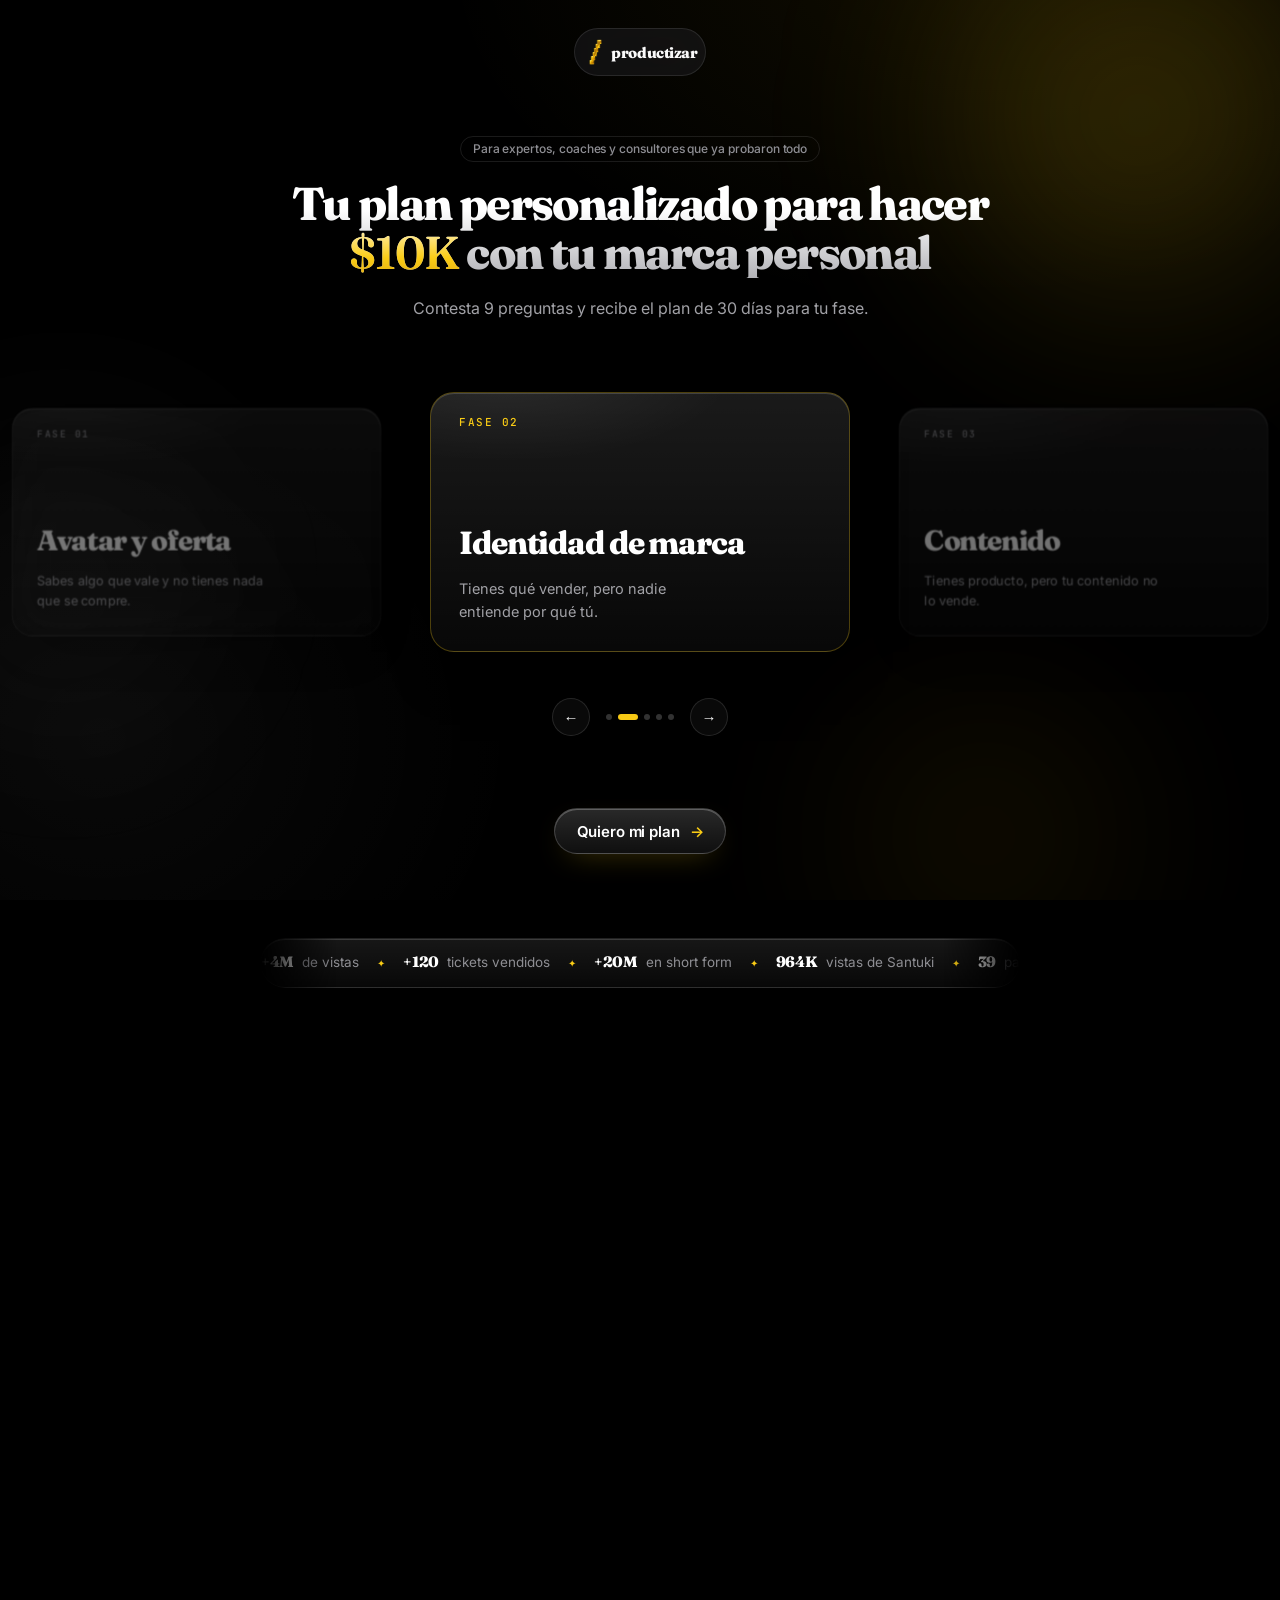
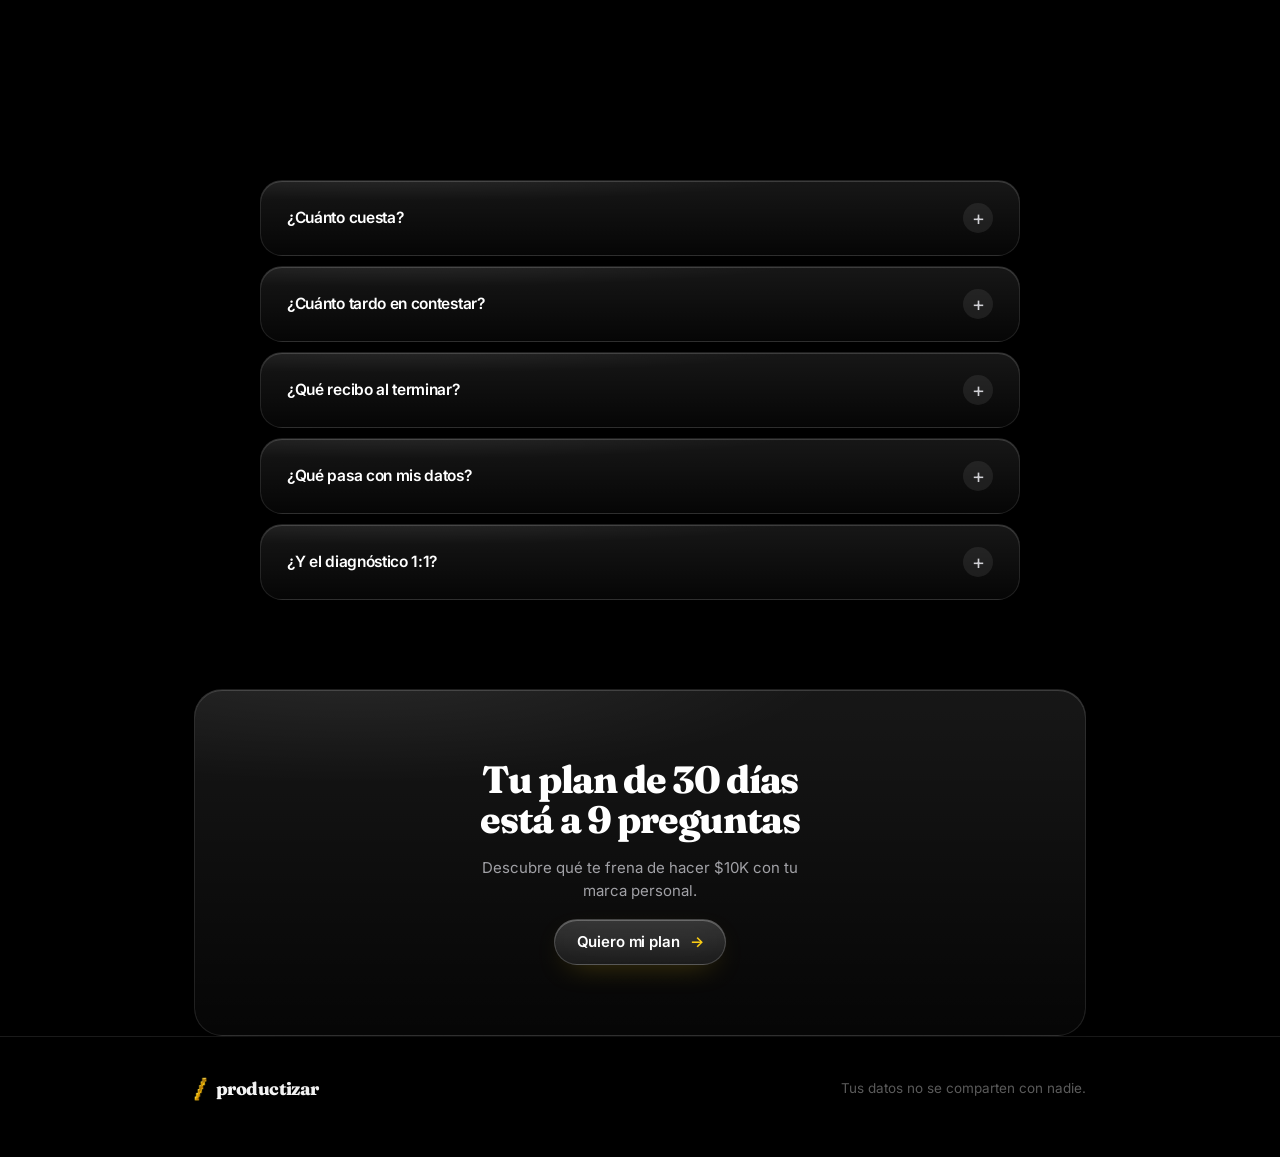
==== commit f497dc2f: "CTA bajo el carrusel y barra de resultados flotando Co-Authored-By: Claude Opus 5.5 <noreply@anthrop" ====
--- a/index.html
+++ b/index.html
@@ -38,9 +38,7 @@
         <h1>Tu plan personalizado para hacer <em>$10K</em> con tu marca personal</h1>
         <p class="lead">Contesta 9 preguntas y recibe el plan de 30 días para tu fase.</p>
         <div class="vsl" id="vsl" hidden></div>
-        <div class="cta-row">
-          <button class="btn btn-gold js-start" type="button">Quiero mi plan <span class="arrow" aria-hidden="true">→</span></button>
-        </div>
+        
       </div>
 
       
@@ -56,6 +54,10 @@
         </div>
         <div class="car-nav"><button type="button" class="car-btn" data-d="-1" aria-label="Anterior">←</button><div class="car-dots"></div><button type="button" class="car-btn" data-d="1" aria-label="Siguiente">→</button></div>
       </div>
+      <div class="cta-row">
+          <button class="btn btn-gold js-start" type="button">Quiero mi plan <span class="arrow" aria-hidden="true">→</span></button>
+        </div>
+      <div class="float-strip"><div class="fs-track"><span><b>+4M</b> de vistas</span><i>✦</i><span><b>+120</b> tickets vendidos</span><i>✦</i><span><b>+20M</b> en short form</span><i>✦</i><span><b>964K</b> vistas de Santuki</span><i>✦</i><span><b>39</b> pagando en Resilient Club</span><i>✦</i><span><b>515K</b> seguidores de Juanma</span><i>✦</i><span><b>+4M</b> de vistas</span><i>✦</i><span><b>+120</b> tickets vendidos</span><i>✦</i><span><b>+20M</b> en short form</span><i>✦</i><span><b>964K</b> vistas de Santuki</span><i>✦</i><span><b>39</b> pagando en Resilient Club</span><i>✦</i><span><b>515K</b> seguidores de Juanma</span><i>✦</i></div></div>
     </div>
   </section>
 
--- a/assets/landing.css
+++ b/assets/landing.css
@@ -501,3 +501,17 @@
 @media (max-width: 760px) { .cc-grid { grid-template-columns: 1fr; } }
 .hero-car { max-width: 1400px; overflow: hidden; } .ph-card:not(.on) { filter: none; }
 .hero-car, .hero-car .car, .car-stage { width: 100%; }
+
+.hero-car .cta-row { margin-top: 28px; }
+.float-strip { width: min(760px, 92%); margin: 40px auto 0; overflow: hidden; border-radius: 999px;
+  background: linear-gradient(180deg, rgba(255,255,255,.09), rgba(255,255,255,.03)); border: 1px solid rgba(255,255,255,.1);
+  box-shadow: inset 0 1px 0 rgba(255,255,255,.16), 0 24px 50px -20px rgba(0,0,0,.9), 0 0 40px -12px rgba(250,204,21,.18);
+  backdrop-filter: blur(24px) saturate(1.5); -webkit-backdrop-filter: blur(24px) saturate(1.5);
+  -webkit-mask-image: linear-gradient(90deg, transparent, #000 10%, #000 90%, transparent); mask-image: linear-gradient(90deg, transparent, #000 10%, #000 90%, transparent);
+  animation: levitate 5s cubic-bezier(.45,0,.55,1) infinite alternate; }
+@keyframes levitate { from { transform: translateY(-4px); } to { transform: translateY(5px); } }
+.fs-track { display: flex; align-items: center; gap: 18px; width: max-content; padding: 13px 0; animation: tick 34s linear infinite; }
+.fs-track span { font-size: 13.5px; color: #8e8e93; white-space: nowrap; }
+.fs-track b { color: #fff; font: 800 15px/1 var(--serif); letter-spacing: -.02em; margin-right: 4px; }
+.fs-track i { font-style: normal; color: var(--gold); font-size: 10px; }
+@media (prefers-reduced-motion: reduce) { .float-strip, .fs-track { animation: none; } }
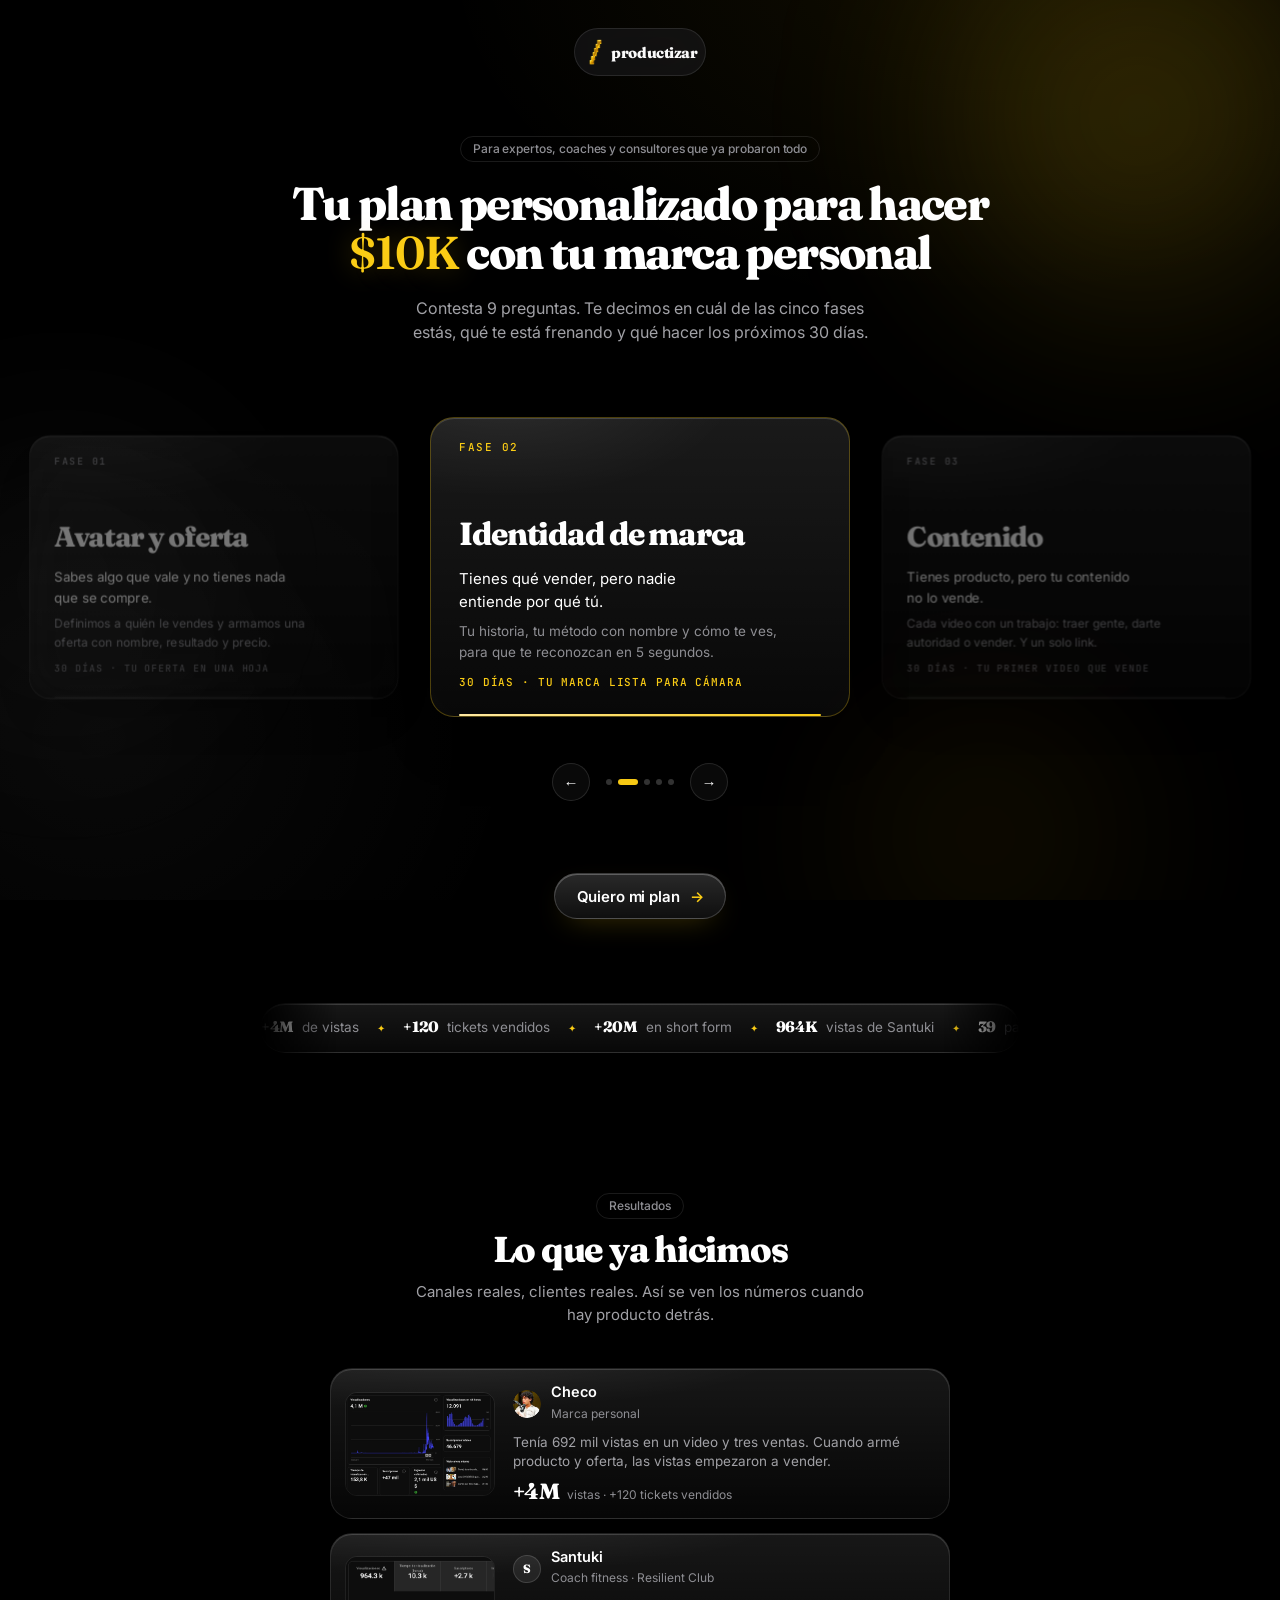
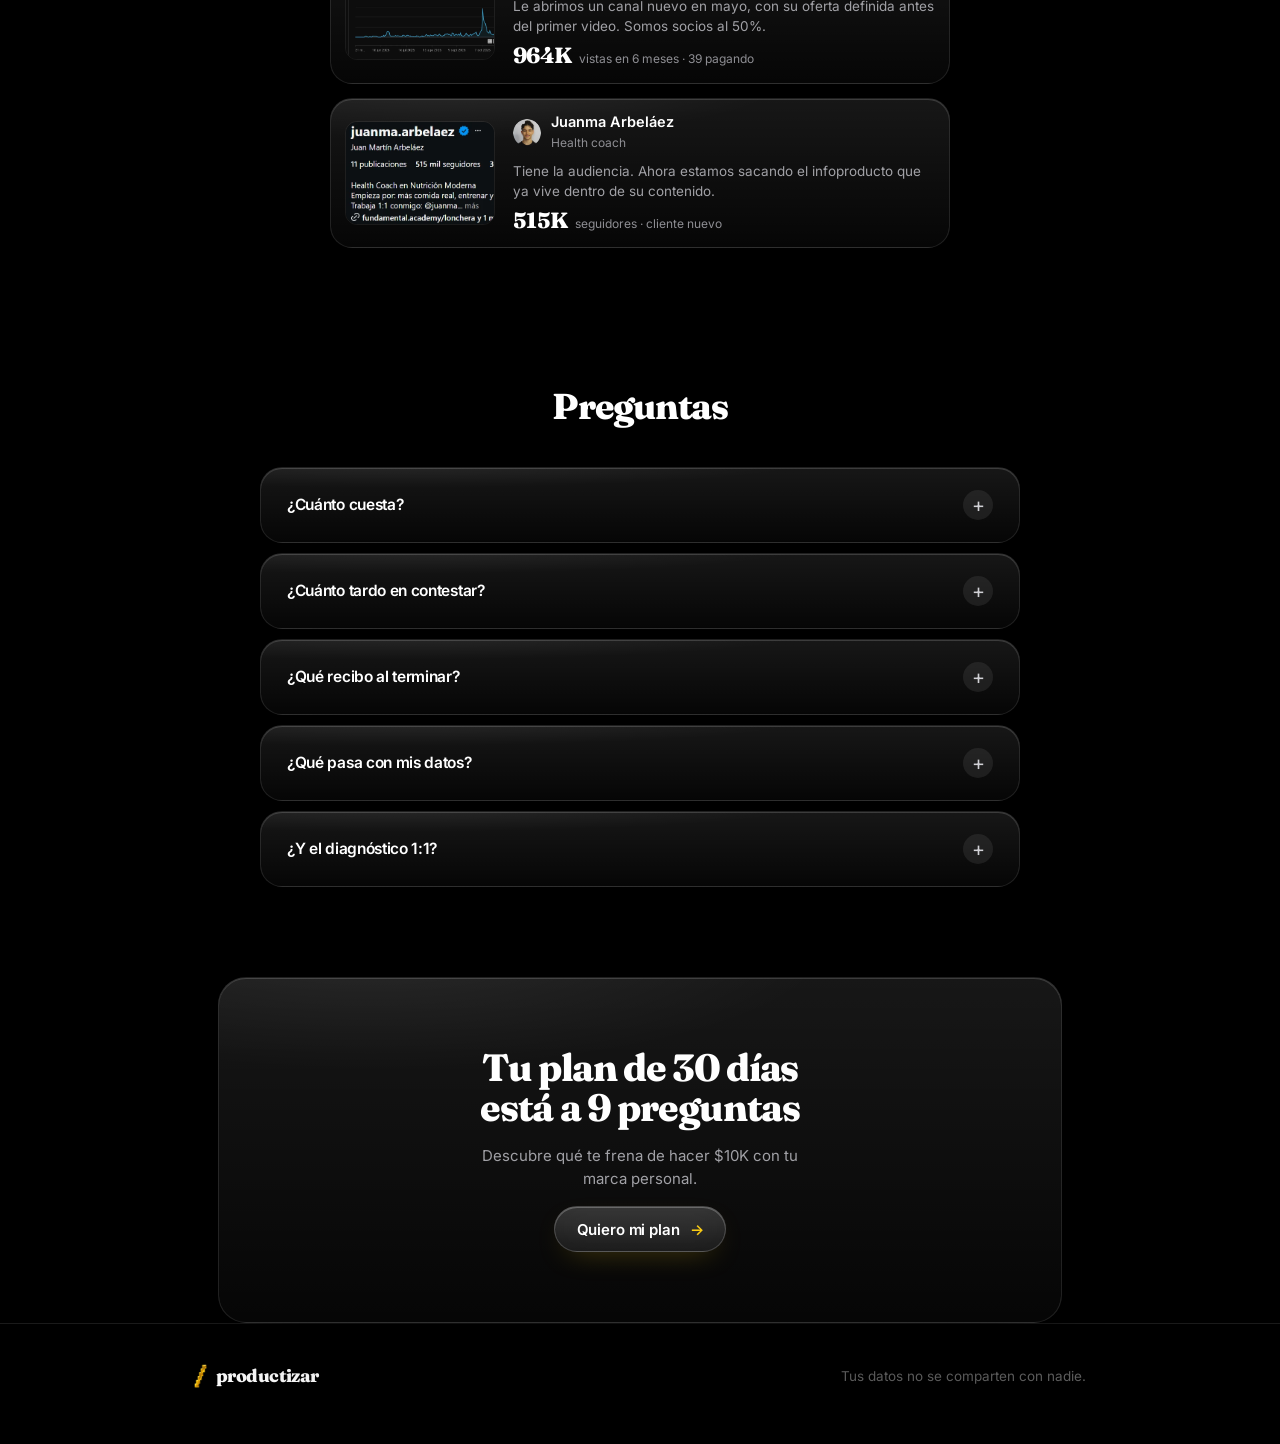
==== commit 4bda2abf: "Más copy, animaciones y casos apilados Co-Authored-By: Claude Opus 5.5 <noreply@anthropic.com> Claud" ====
--- a/index.html
+++ b/index.html
@@ -36,7 +36,7 @@
       <div class="hero-copy">
         <span class="pill">Para expertos, coaches y consultores que ya probaron todo</span>
         <h1>Tu plan personalizado para hacer <em>$10K</em> con tu marca personal</h1>
-        <p class="lead">Contesta 9 preguntas y recibe el plan de 30 días para tu fase.</p>
+        <p class="lead">Contesta 9 preguntas. Te decimos en cuál de las cinco fases estás, qué te está frenando y qué hacer los próximos 30 días.</p>
         <div class="vsl" id="vsl" hidden></div>
         
       </div>
@@ -46,11 +46,11 @@
       <div class="wrap hero-car">
       <div class="car" id="car">
         <div class="car-stage">
-          <article class="ph-card g" data-i="0"><span class="ph-k">Fase 01</span><h3>Avatar y oferta</h3><p>Sabes algo que vale y no tienes nada que se compre.</p></article>
-          <article class="ph-card g" data-i="1"><span class="ph-k">Fase 02</span><h3>Identidad de marca</h3><p>Tienes qué vender, pero nadie entiende por qué tú.</p></article>
-          <article class="ph-card g" data-i="2"><span class="ph-k">Fase 03</span><h3>Contenido</h3><p>Tienes producto, pero tu contenido no lo vende.</p></article>
-          <article class="ph-card g" data-i="3"><span class="ph-k">Fase 04</span><h3>Producto</h3><p>Vendes, pero todo depende de tus horas.</p></article>
-          <article class="ph-card g" data-i="4"><span class="ph-k">Fase 05</span><h3>Lanzamiento</h3><p>Tienes todo, y lanzas a ver qué pasa.</p></article>
+          <article class="ph-card g" data-i="0"><span class="ph-k">Fase 01</span><h3>Avatar y oferta</h3><p class="ph-pain">Sabes algo que vale y no tienes nada que se compre.</p><p class="ph-do">Definimos a quién le vendes y armamos una oferta con nombre, resultado y precio.</p><span class="ph-out">30 días · tu oferta en una hoja</span><i class="ph-bar"></i></article>
+          <article class="ph-card g" data-i="1"><span class="ph-k">Fase 02</span><h3>Identidad de marca</h3><p class="ph-pain">Tienes qué vender, pero nadie entiende por qué tú.</p><p class="ph-do">Tu historia, tu método con nombre y cómo te ves, para que te reconozcan en 5 segundos.</p><span class="ph-out">30 días · tu marca lista para cámara</span><i class="ph-bar"></i></article>
+          <article class="ph-card g" data-i="2"><span class="ph-k">Fase 03</span><h3>Contenido</h3><p class="ph-pain">Tienes producto, pero tu contenido no lo vende.</p><p class="ph-do">Cada video con un trabajo: traer gente, darte autoridad o vender. Y un solo link.</p><span class="ph-out">30 días · tu primer video que vende</span><i class="ph-bar"></i></article>
+          <article class="ph-card g" data-i="3"><span class="ph-k">Fase 04</span><h3>Producto</h3><p class="ph-pain">Vendes, pero todo depende de tus horas.</p><p class="ph-do">Pasamos lo que haces 1 a 1 a un infoproducto por fases que se entrega sin ti.</p><span class="ph-out">30 días · tu infoproducto armado</span><i class="ph-bar"></i></article>
+          <article class="ph-card g" data-i="4"><span class="ph-k">Fase 05</span><h3>Lanzamiento</h3><p class="ph-pain">Tienes todo, y lanzas a ver qué pasa.</p><p class="ph-do">Calendario, lista de espera y semana de cierre. Lanzas con fecha y con números.</p><span class="ph-out">30 días · tu lanzamiento con fecha</span><i class="ph-bar"></i></article>
         </div>
         <div class="car-nav"><button type="button" class="car-btn" data-d="-1" aria-label="Anterior">←</button><div class="car-dots"></div><button type="button" class="car-btn" data-d="1" aria-label="Siguiente">→</button></div>
       </div>
@@ -65,11 +65,11 @@
 
   <section class="sec" id="prueba">
     <div class="wrap">
-      <div class="sec-h rv"><span class="pill">Resultados</span><h2>Lo que ya hicimos</h2></div>
-      <div class="cc-grid">
-        <article class="cc g rv"><div class="cc-shot"><img src="/assets/studio.webp" alt="" loading="lazy"></div><div class="cc-b"><img class="cc-av" src="/assets/checo-avatar.webp" alt=""><div class="cc-who"><b>Checo</b><span>Marca personal</span></div><div class="cc-n"><b>+4M</b><span>vistas · +120 tickets</span></div></div></article>
-        <article class="cc g rv"><div class="cc-shot"><img src="/assets/santuki-studio.webp" alt="" loading="lazy"></div><div class="cc-b"><span class="cc-av ini">S</span><div class="cc-who"><b>Santuki</b><span>Coach fitness</span></div><div class="cc-n"><b>964K</b><span>vistas · 39 pagando</span></div></div></article>
-        <article class="cc g rv"><div class="cc-shot"><img src="/assets/juanma.webp" alt="" loading="lazy"></div><div class="cc-b"><img class="cc-av" src="/assets/juanma-avatar.webp" alt=""><div class="cc-who"><b>Juanma Arbeláez</b><span>Health coach</span></div><div class="cc-n"><b>515K</b><span>seguidores</span></div></div></article>
+      <div class="sec-h rv"><span class="pill">Resultados</span><h2>Lo que ya hicimos</h2><p>Canales reales, clientes reales. Así se ven los números cuando hay producto detrás.</p></div>
+      <div class="cs-list">
+        <article class="cs g rv"><img class="cs-shot" src="/assets/studio.webp" alt="" loading="lazy"><div class="cs-b"><div class="cs-top"><img class="cc-av" src="/assets/checo-avatar.webp" alt=""><div class="cc-who"><b>Checo</b><span>Marca personal</span></div></div><p>Tenía 692 mil vistas en un video y tres ventas. Cuando armé producto y oferta, las vistas empezaron a vender.</p><div class="cs-n"><b data-n="4" data-s="M" data-p="+">+4M</b><span>vistas · +120 tickets vendidos</span></div></div></article>
+        <article class="cs g rv"><img class="cs-shot" src="/assets/santuki-studio.webp" alt="" loading="lazy"><div class="cs-b"><div class="cs-top"><span class="cc-av ini">S</span><div class="cc-who"><b>Santuki</b><span>Coach fitness · Resilient Club</span></div></div><p>Le abrimos un canal nuevo en mayo, con su oferta definida antes del primer video. Somos socios al 50%.</p><div class="cs-n"><b data-n="964" data-s="K">964K</b><span>vistas en 6 meses · 39 pagando</span></div></div></article>
+        <article class="cs g rv"><img class="cs-shot" src="/assets/juanma.webp" alt="" loading="lazy"><div class="cs-b"><div class="cs-top"><img class="cc-av" src="/assets/juanma-avatar.webp" alt=""><div class="cc-who"><b>Juanma Arbeláez</b><span>Health coach</span></div></div><p>Tiene la audiencia. Ahora estamos sacando el infoproducto que ya vive dentro de su contenido.</p><div class="cs-n"><b data-n="515" data-s="K">515K</b><span>seguidores · cliente nuevo</span></div></div></article>
       </div>
     </div>
   </section>
--- a/assets/landing.css
+++ b/assets/landing.css
@@ -515,3 +515,46 @@
 .fs-track b { color: #fff; font: 800 15px/1 var(--serif); letter-spacing: -.02em; margin-right: 4px; }
 .fs-track i { font-style: normal; color: var(--gold); font-size: 10px; }
 @media (prefers-reduced-motion: reduce) { .float-strip, .fs-track { animation: none; } }
+
+/* ---------- v9 · copy y movimiento ---------- */
+.car-stage { height: 340px; } .ph-card { height: 300px; justify-content: flex-end; gap: 8px; }
+.ph-card .ph-pain { color: #fff !important; font-size: 15px !important; }
+.ph-card .ph-do { font-size: 13.5px !important; color: #8e8e93 !important; max-width: 36ch; }
+.ph-out { font: 500 11px/1 var(--mono, monospace); letter-spacing: .08em; text-transform: uppercase; color: #6e6e73; margin-top: 6px; }
+.ph-card.on .ph-out { color: var(--gold); }
+.ph-bar { position: absolute; left: 28px; right: 28px; bottom: 0; height: 2px; background: rgba(255,255,255,.06); overflow: hidden; border-radius: 2px; }
+.ph-bar::after { content: ""; position: absolute; inset: 0; background: linear-gradient(90deg, #ffe9a3, #facc15); transform: scaleX(0); transform-origin: left; }
+.ph-card.on .ph-bar::after { animation: prog 3.8s linear forwards; }
+@keyframes prog { to { transform: scaleX(1); } }
+.ph-card.on h3, .ph-card.on p, .ph-card.on .ph-out { animation: rise .8s var(--curve) both; }
+.ph-card.on p.ph-pain { animation-delay: .08s; } .ph-card.on p.ph-do { animation-delay: .16s; } .ph-card.on .ph-out { animation-delay: .24s; }
+@keyframes rise { from { opacity: 0; transform: translateY(10px); } to { opacity: 1; transform: none; } }
+/* hero: palabras entrando y brillo en $10K */
+.hero h1 .w { display: inline-block; opacity: 0; transform: translateY(18px); filter: blur(6px); animation: wIn .9s var(--curve) forwards; }
+@keyframes wIn { to { opacity: 1; transform: none; filter: none; } }
+#landing .hero h1 em { background-size: 200% 100% !important; background-image: linear-gradient(100deg, #e0a912 0%, #facc15 35%, #fff3c4 50%, #facc15 65%, #e0a912 100%) !important; animation: shine 4.5s ease-in-out infinite; }
+@keyframes shine { 0%,100% { background-position: 100% 0; } 50% { background-position: 0 0; } }
+.hero .lead, .hero .pill { animation: rise 1s var(--curve) both; animation-delay: .5s; }
+/* casos: inclinación suave */
+.cc { transform-style: preserve-3d; transition: transform .7s var(--curve), border-color .6s var(--curve) !important; }
+.cc-shot img { transition: transform 1s var(--curve); } .cc:hover .cc-shot img { transform: scale(1.03); }
+.btn .arrow { animation: nudge 2.4s var(--curve) infinite; } @keyframes nudge { 0%,70%,100% { transform: none; } 80% { transform: translateX(4px); } }
+@media (prefers-reduced-motion: reduce) { .hero h1 .w, .ph-card *, .btn .arrow, #landing .hero h1 em { animation: none !important; opacity: 1 !important; transform: none !important; filter: none !important; } }
+#landing .hero h1 { background: none !important; color: #fff !important; -webkit-text-fill-color: #fff; }
+#landing .hero h1 em { -webkit-text-fill-color: transparent; -webkit-background-clip: text !important; background-clip: text !important; }
+#landing .hero h1 em.w { filter: none; }
+#landing .hero h1 em { background: none !important; color: #facc15 !important; -webkit-text-fill-color: #facc15 !important; text-shadow: 0 0 28px rgba(250,204,21,.25); }
+
+#landing .hero h1 em.w { animation: wIn .9s var(--curve) forwards !important; }
+.cs-list { display: flex; flex-direction: column; gap: 14px; max-width: 620px; margin: 0 auto; }
+.cs { display: grid; grid-template-columns: 150px 1fr; gap: 18px; padding: 14px !important; align-items: center; }
+.cs-shot { width: 150px; height: 104px; object-fit: cover; object-position: left top; border-radius: 12px; border: 1px solid rgba(255,255,255,.07); }
+.cs-b { display: flex; flex-direction: column; gap: 8px; min-width: 0; }
+.cs-top { display: flex; align-items: center; gap: 10px; }
+.cs-top .cc-av { width: 28px; height: 28px; } .cs-top .cc-av.ini { font-size: 12px; }
+.cs p { font-size: 13.5px !important; line-height: 1.45 !important; color: #a1a1a6 !important; }
+.cs-n { display: flex; align-items: baseline; gap: 8px; } .cs-n b { font: 800 22px/1 var(--serif); letter-spacing: -.03em; color: #fff; } .cs-n span { font-size: 12px; color: #8e8e93; }
+.js .cs.rv { transform: translateY(40px) scale(.98); } .js .cs.rv.in { transform: none; }
+.cs.rv:nth-child(2) { transition-delay: .12s; } .cs.rv:nth-child(3) { transition-delay: .24s; }
+#landing .wrap { padding-left: clamp(20px, 5vw, 48px); padding-right: clamp(20px, 5vw, 48px); }
+@media (max-width: 560px) { .cs { grid-template-columns: 1fr; } .cs-shot { width: 100%; height: 150px; } }
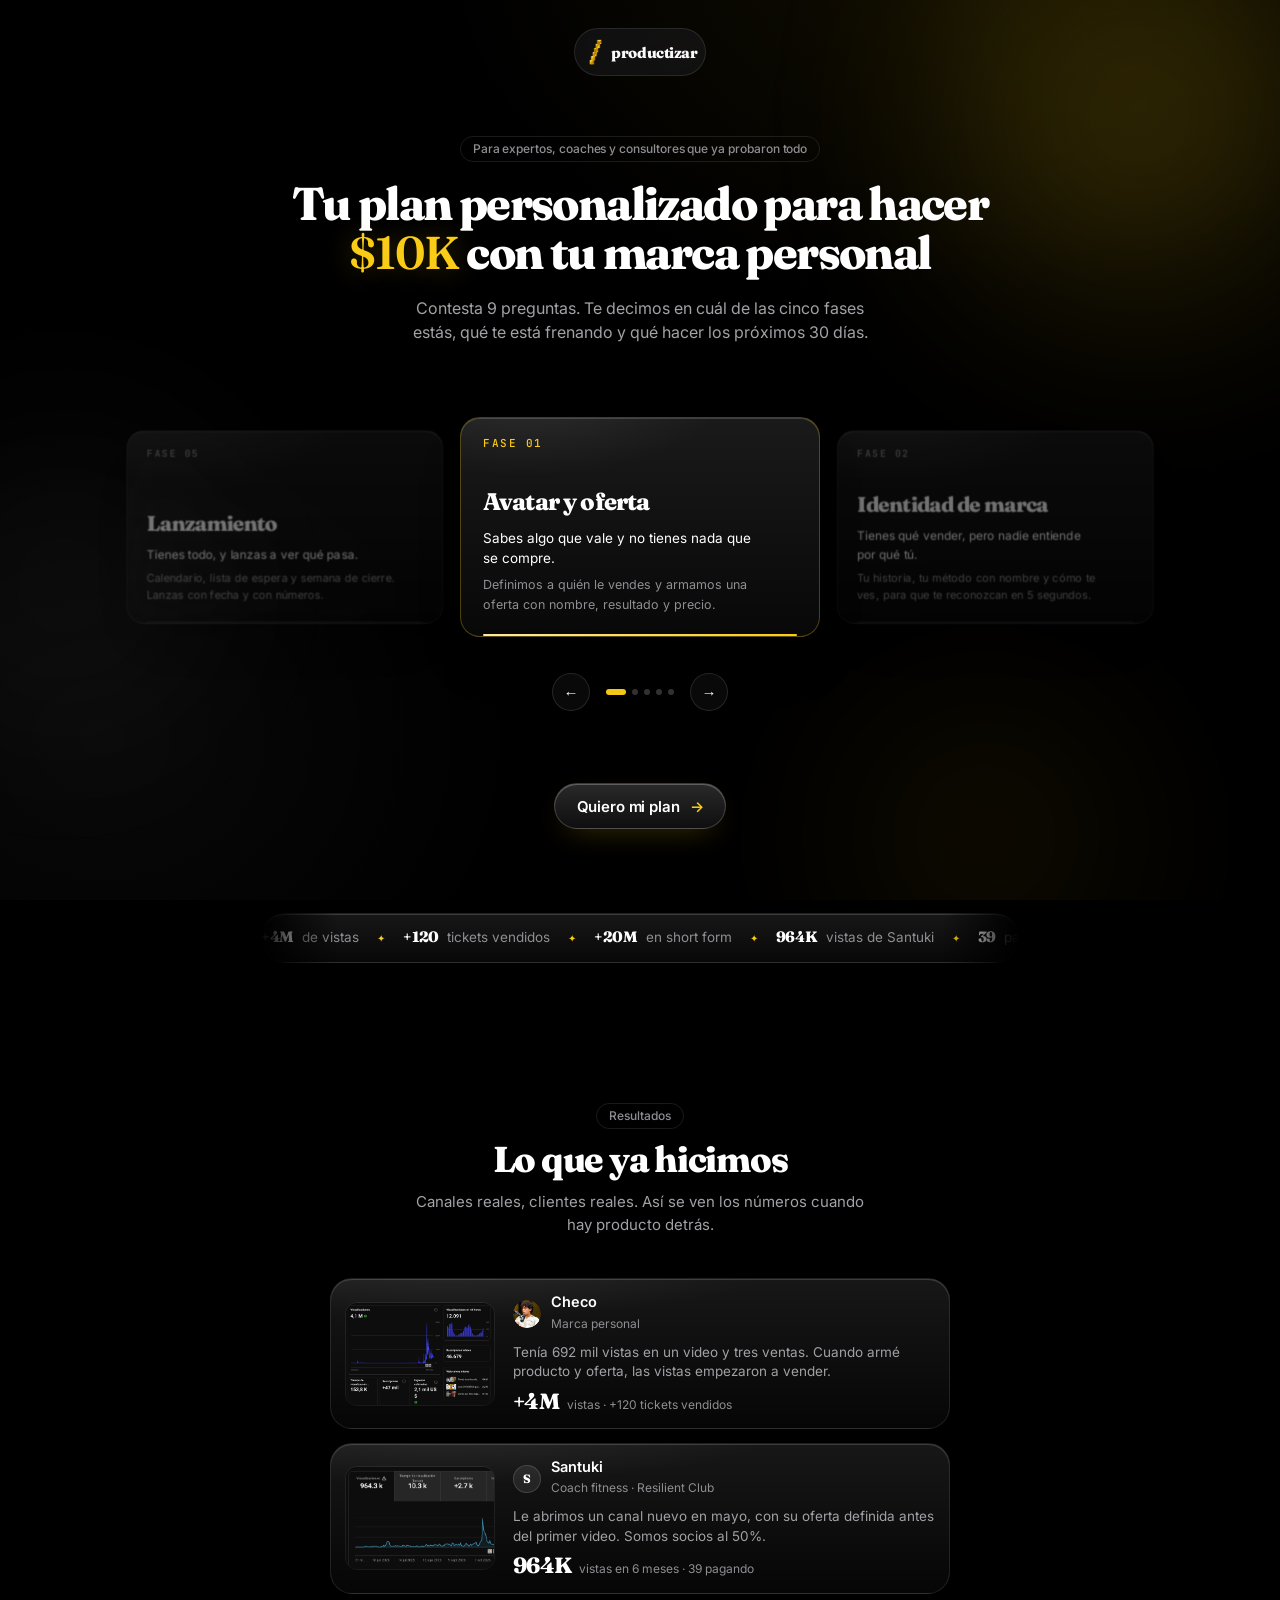
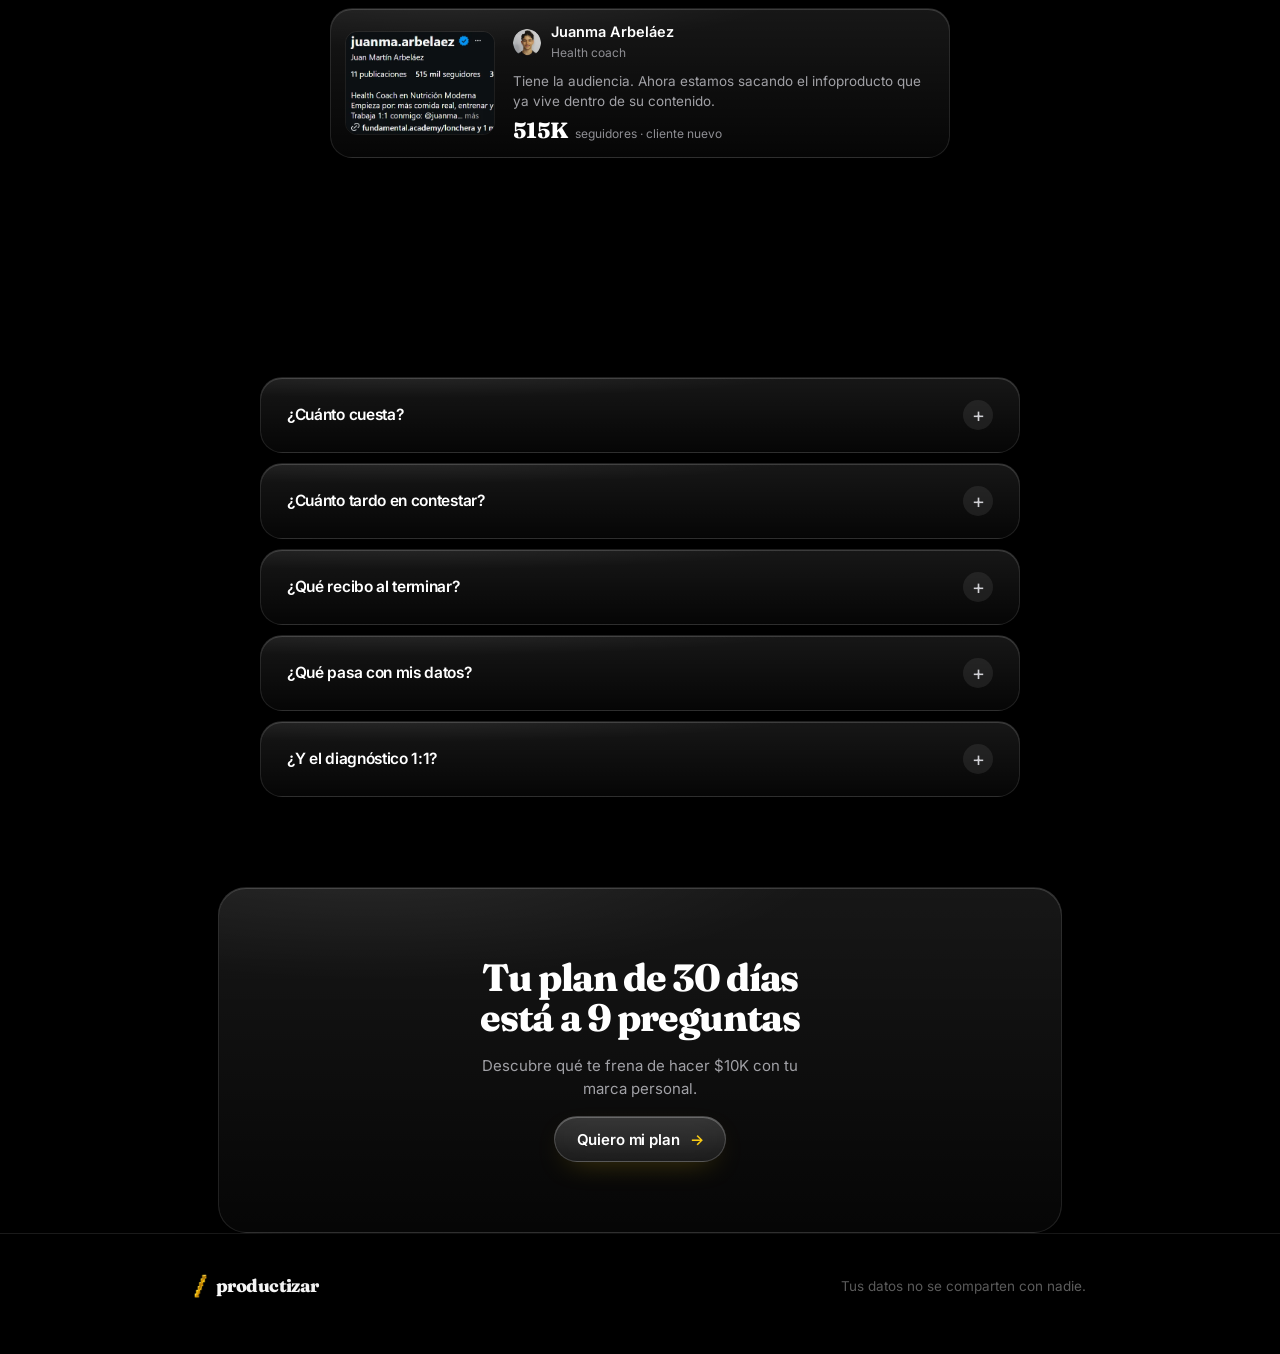
==== commit 0595cee3: "Tarjetas de fase más delgadas y chicas Co-Authored-By: Claude Opus 5.5 <noreply@anthropic.com> Claud" ====
--- a/index.html
+++ b/index.html
@@ -46,11 +46,11 @@
       <div class="wrap hero-car">
       <div class="car" id="car">
         <div class="car-stage">
-          <article class="ph-card g" data-i="0"><span class="ph-k">Fase 01</span><h3>Avatar y oferta</h3><p class="ph-pain">Sabes algo que vale y no tienes nada que se compre.</p><p class="ph-do">Definimos a quién le vendes y armamos una oferta con nombre, resultado y precio.</p><span class="ph-out">30 días · tu oferta en una hoja</span><i class="ph-bar"></i></article>
-          <article class="ph-card g" data-i="1"><span class="ph-k">Fase 02</span><h3>Identidad de marca</h3><p class="ph-pain">Tienes qué vender, pero nadie entiende por qué tú.</p><p class="ph-do">Tu historia, tu método con nombre y cómo te ves, para que te reconozcan en 5 segundos.</p><span class="ph-out">30 días · tu marca lista para cámara</span><i class="ph-bar"></i></article>
-          <article class="ph-card g" data-i="2"><span class="ph-k">Fase 03</span><h3>Contenido</h3><p class="ph-pain">Tienes producto, pero tu contenido no lo vende.</p><p class="ph-do">Cada video con un trabajo: traer gente, darte autoridad o vender. Y un solo link.</p><span class="ph-out">30 días · tu primer video que vende</span><i class="ph-bar"></i></article>
-          <article class="ph-card g" data-i="3"><span class="ph-k">Fase 04</span><h3>Producto</h3><p class="ph-pain">Vendes, pero todo depende de tus horas.</p><p class="ph-do">Pasamos lo que haces 1 a 1 a un infoproducto por fases que se entrega sin ti.</p><span class="ph-out">30 días · tu infoproducto armado</span><i class="ph-bar"></i></article>
-          <article class="ph-card g" data-i="4"><span class="ph-k">Fase 05</span><h3>Lanzamiento</h3><p class="ph-pain">Tienes todo, y lanzas a ver qué pasa.</p><p class="ph-do">Calendario, lista de espera y semana de cierre. Lanzas con fecha y con números.</p><span class="ph-out">30 días · tu lanzamiento con fecha</span><i class="ph-bar"></i></article>
+          <article class="ph-card g" data-i="0"><span class="ph-k">Fase 01</span><h3>Avatar y oferta</h3><p class="ph-pain">Sabes algo que vale y no tienes nada que se compre.</p><p class="ph-do">Definimos a quién le vendes y armamos una oferta con nombre, resultado y precio.</p><i class="ph-bar"></i></article>
+          <article class="ph-card g" data-i="1"><span class="ph-k">Fase 02</span><h3>Identidad de marca</h3><p class="ph-pain">Tienes qué vender, pero nadie entiende por qué tú.</p><p class="ph-do">Tu historia, tu método con nombre y cómo te ves, para que te reconozcan en 5 segundos.</p><i class="ph-bar"></i></article>
+          <article class="ph-card g" data-i="2"><span class="ph-k">Fase 03</span><h3>Contenido</h3><p class="ph-pain">Tienes producto, pero tu contenido no lo vende.</p><p class="ph-do">Cada video con un trabajo: traer gente, darte autoridad o vender. Y un solo link.</p><i class="ph-bar"></i></article>
+          <article class="ph-card g" data-i="3"><span class="ph-k">Fase 04</span><h3>Producto</h3><p class="ph-pain">Vendes, pero todo depende de tus horas.</p><p class="ph-do">Pasamos lo que haces 1 a 1 a un infoproducto por fases que se entrega sin ti.</p><i class="ph-bar"></i></article>
+          <article class="ph-card g" data-i="4"><span class="ph-k">Fase 05</span><h3>Lanzamiento</h3><p class="ph-pain">Tienes todo, y lanzas a ver qué pasa.</p><p class="ph-do">Calendario, lista de espera y semana de cierre. Lanzas con fecha y con números.</p><i class="ph-bar"></i></article>
         </div>
         <div class="car-nav"><button type="button" class="car-btn" data-d="-1" aria-label="Anterior">←</button><div class="car-dots"></div><button type="button" class="car-btn" data-d="1" aria-label="Siguiente">→</button></div>
       </div>
--- a/assets/landing.css
+++ b/assets/landing.css
@@ -558,3 +558,9 @@
 .cs.rv:nth-child(2) { transition-delay: .12s; } .cs.rv:nth-child(3) { transition-delay: .24s; }
 #landing .wrap { padding-left: clamp(20px, 5vw, 48px); padding-right: clamp(20px, 5vw, 48px); }
 @media (max-width: 560px) { .cs { grid-template-columns: 1fr; } .cs-shot { width: 100%; height: 150px; } }
+.car-stage { height: 250px; }
+.ph-card { width: min(360px, 78vw); height: 220px; margin-left: calc(min(360px, 78vw) / -2); padding: 22px; gap: 6px; border-radius: 20px; }
+.ph-card .ph-k { top: 20px; left: 22px; }
+.ph-card h3 { font-size: clamp(20px, 2.2vw, 24px) !important; }
+.ph-card .ph-pain { font-size: 13.5px !important; } .ph-card .ph-do { font-size: 12.5px !important; }
+.ph-bar { left: 22px; right: 22px; }
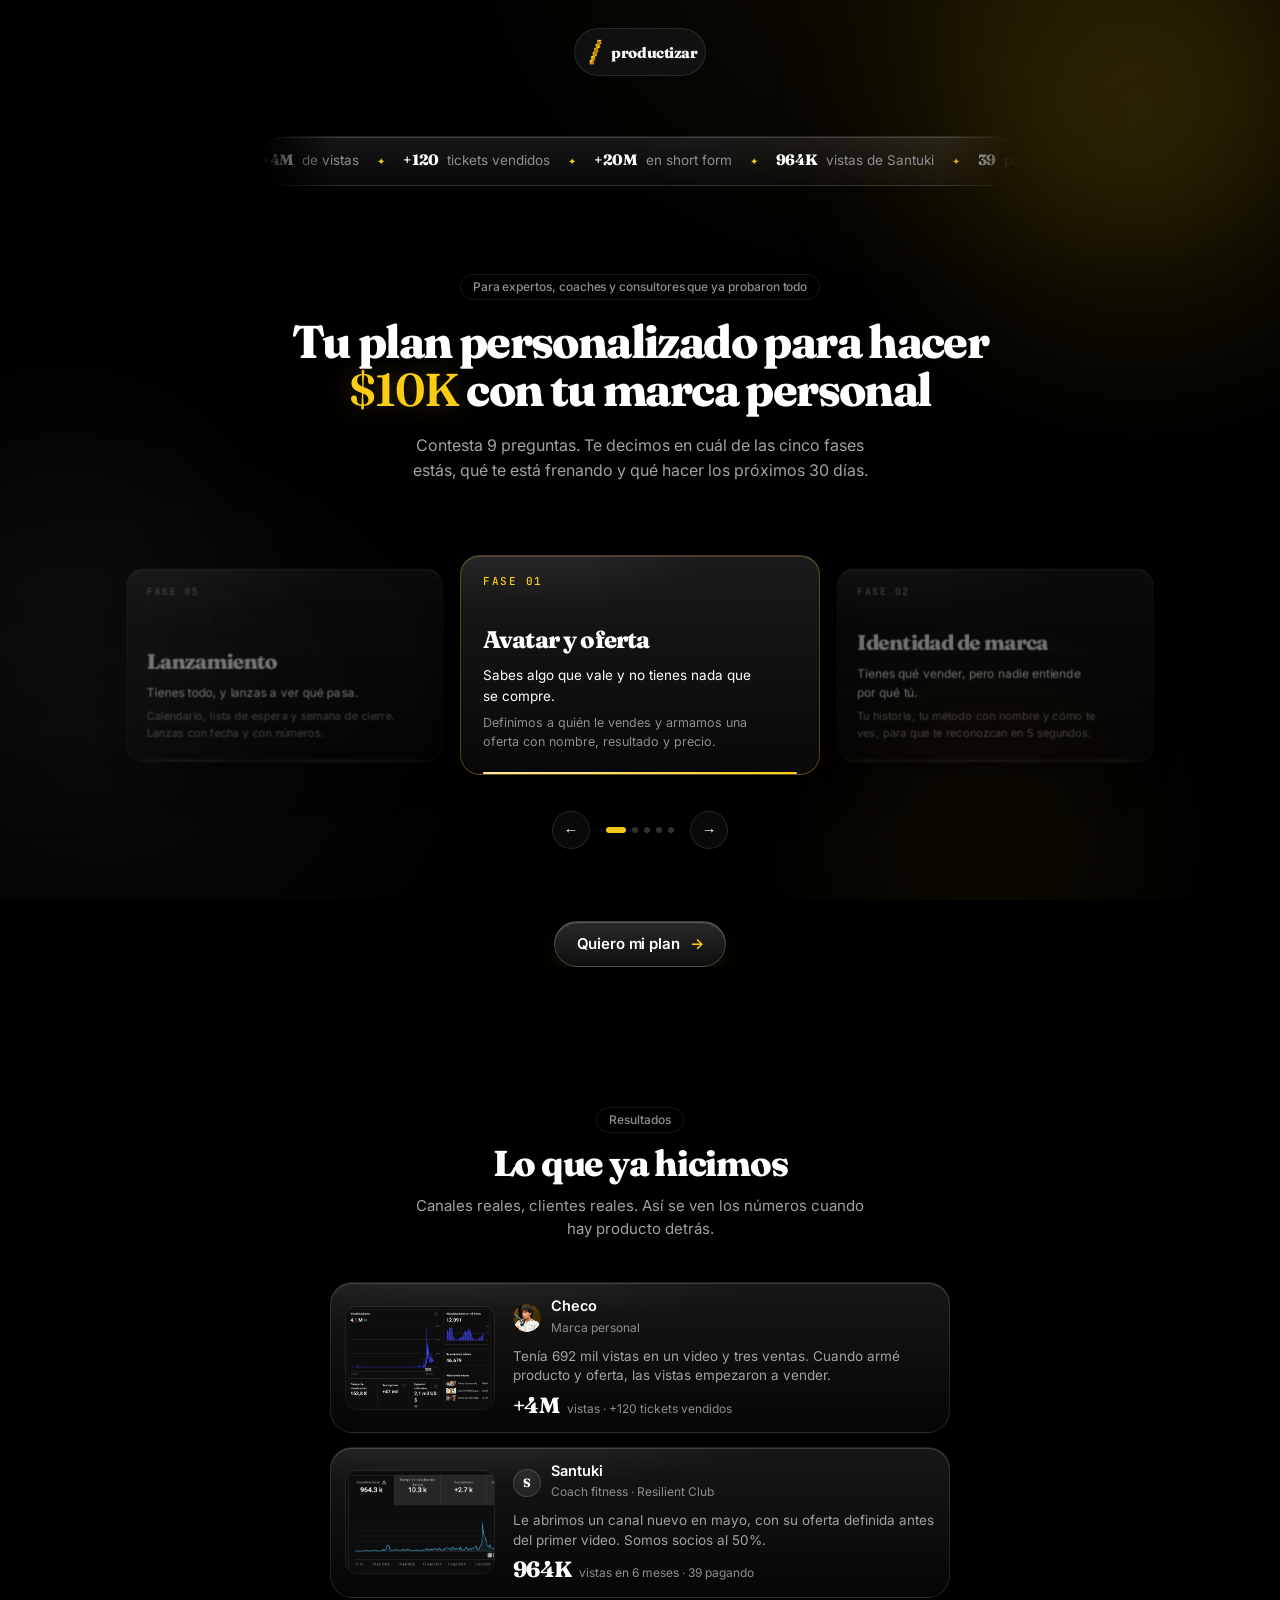
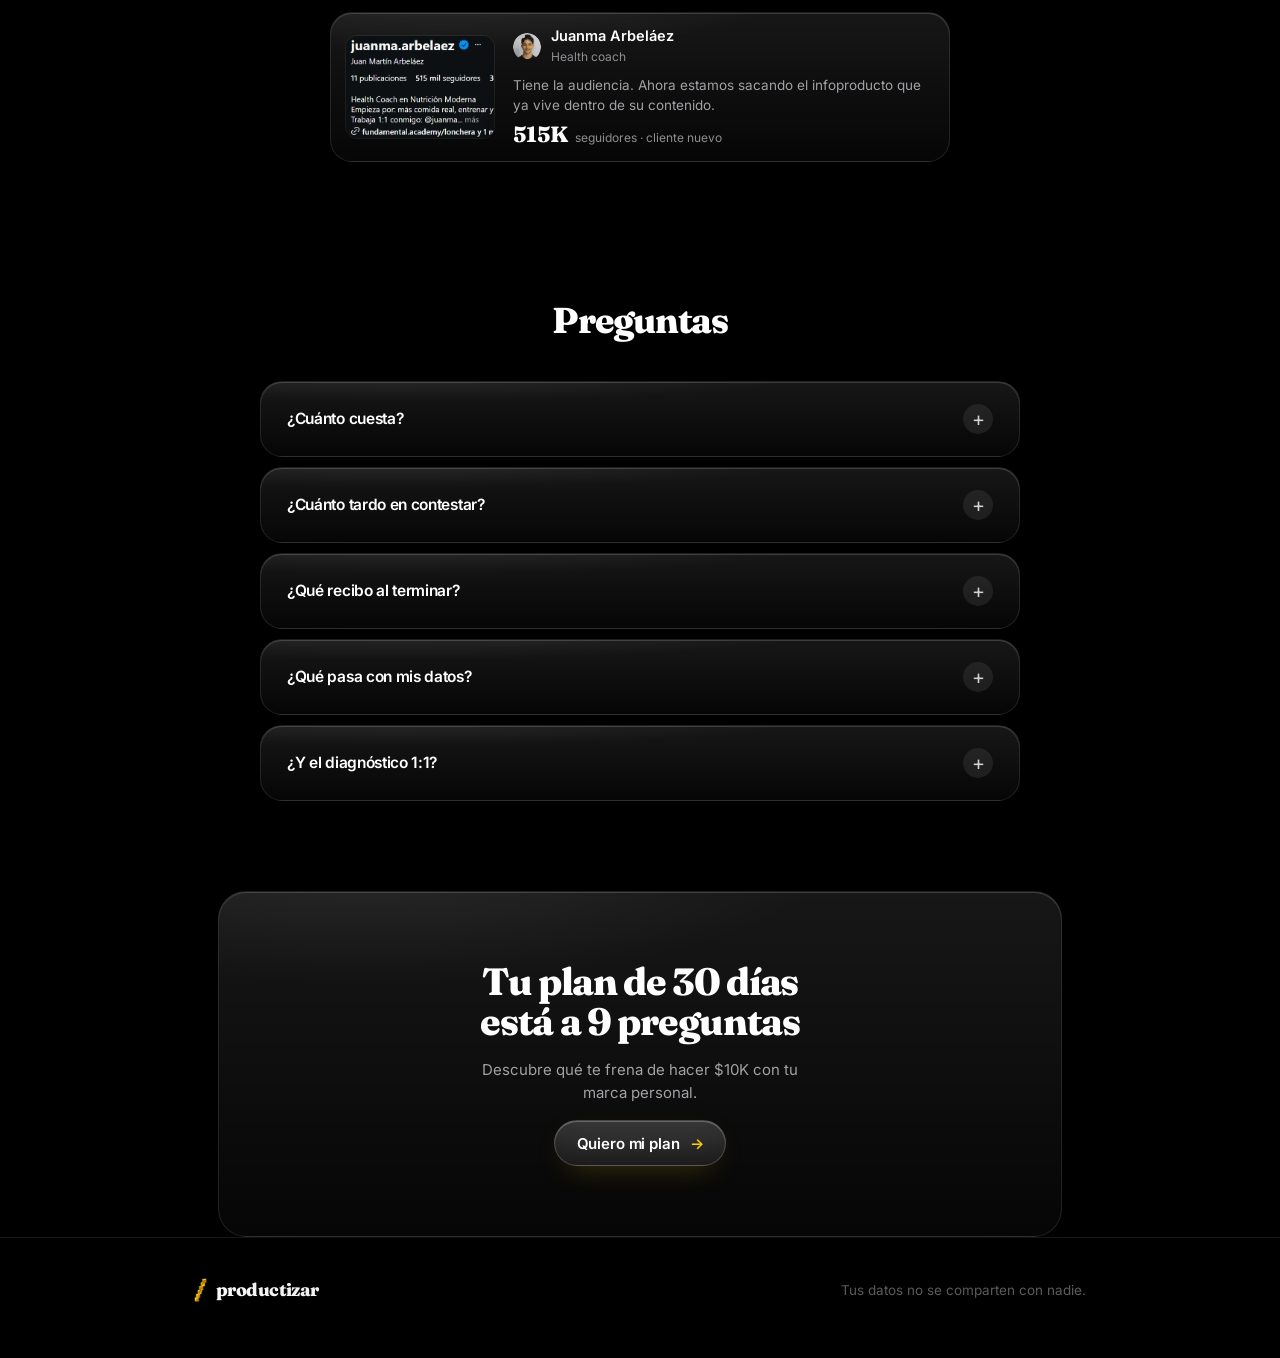
==== commit 7469ce3a: "Barra de resultados arriba del hero Co-Authored-By: Claude Opus 5.5 <noreply@anthropic.com> Claude-S" ====
--- a/index.html
+++ b/index.html
@@ -33,6 +33,7 @@
 <main id="landing">
   <section class="hero solo-hero">
     <div class="wrap">
+      <div class="float-strip"><div class="fs-track"><span><b>+4M</b> de vistas</span><i>✦</i><span><b>+120</b> tickets vendidos</span><i>✦</i><span><b>+20M</b> en short form</span><i>✦</i><span><b>964K</b> vistas de Santuki</span><i>✦</i><span><b>39</b> pagando en Resilient Club</span><i>✦</i><span><b>515K</b> seguidores de Juanma</span><i>✦</i><span><b>+4M</b> de vistas</span><i>✦</i><span><b>+120</b> tickets vendidos</span><i>✦</i><span><b>+20M</b> en short form</span><i>✦</i><span><b>964K</b> vistas de Santuki</span><i>✦</i><span><b>39</b> pagando en Resilient Club</span><i>✦</i><span><b>515K</b> seguidores de Juanma</span><i>✦</i></div></div>
       <div class="hero-copy">
         <span class="pill">Para expertos, coaches y consultores que ya probaron todo</span>
         <h1>Tu plan personalizado para hacer <em>$10K</em> con tu marca personal</h1>
@@ -57,7 +58,6 @@
       <div class="cta-row">
           <button class="btn btn-gold js-start" type="button">Quiero mi plan <span class="arrow" aria-hidden="true">→</span></button>
         </div>
-      <div class="float-strip"><div class="fs-track"><span><b>+4M</b> de vistas</span><i>✦</i><span><b>+120</b> tickets vendidos</span><i>✦</i><span><b>+20M</b> en short form</span><i>✦</i><span><b>964K</b> vistas de Santuki</span><i>✦</i><span><b>39</b> pagando en Resilient Club</span><i>✦</i><span><b>515K</b> seguidores de Juanma</span><i>✦</i><span><b>+4M</b> de vistas</span><i>✦</i><span><b>+120</b> tickets vendidos</span><i>✦</i><span><b>+20M</b> en short form</span><i>✦</i><span><b>964K</b> vistas de Santuki</span><i>✦</i><span><b>39</b> pagando en Resilient Club</span><i>✦</i><span><b>515K</b> seguidores de Juanma</span><i>✦</i></div></div>
     </div>
   </section>
 
--- a/assets/landing.css
+++ b/assets/landing.css
@@ -564,3 +564,4 @@
 .ph-card h3 { font-size: clamp(20px, 2.2vw, 24px) !important; }
 .ph-card .ph-pain { font-size: 13.5px !important; } .ph-card .ph-do { font-size: 12.5px !important; }
 .ph-bar { left: 22px; right: 22px; }
+.hero .float-strip { margin: 0 auto clamp(28px,4vw,44px); }
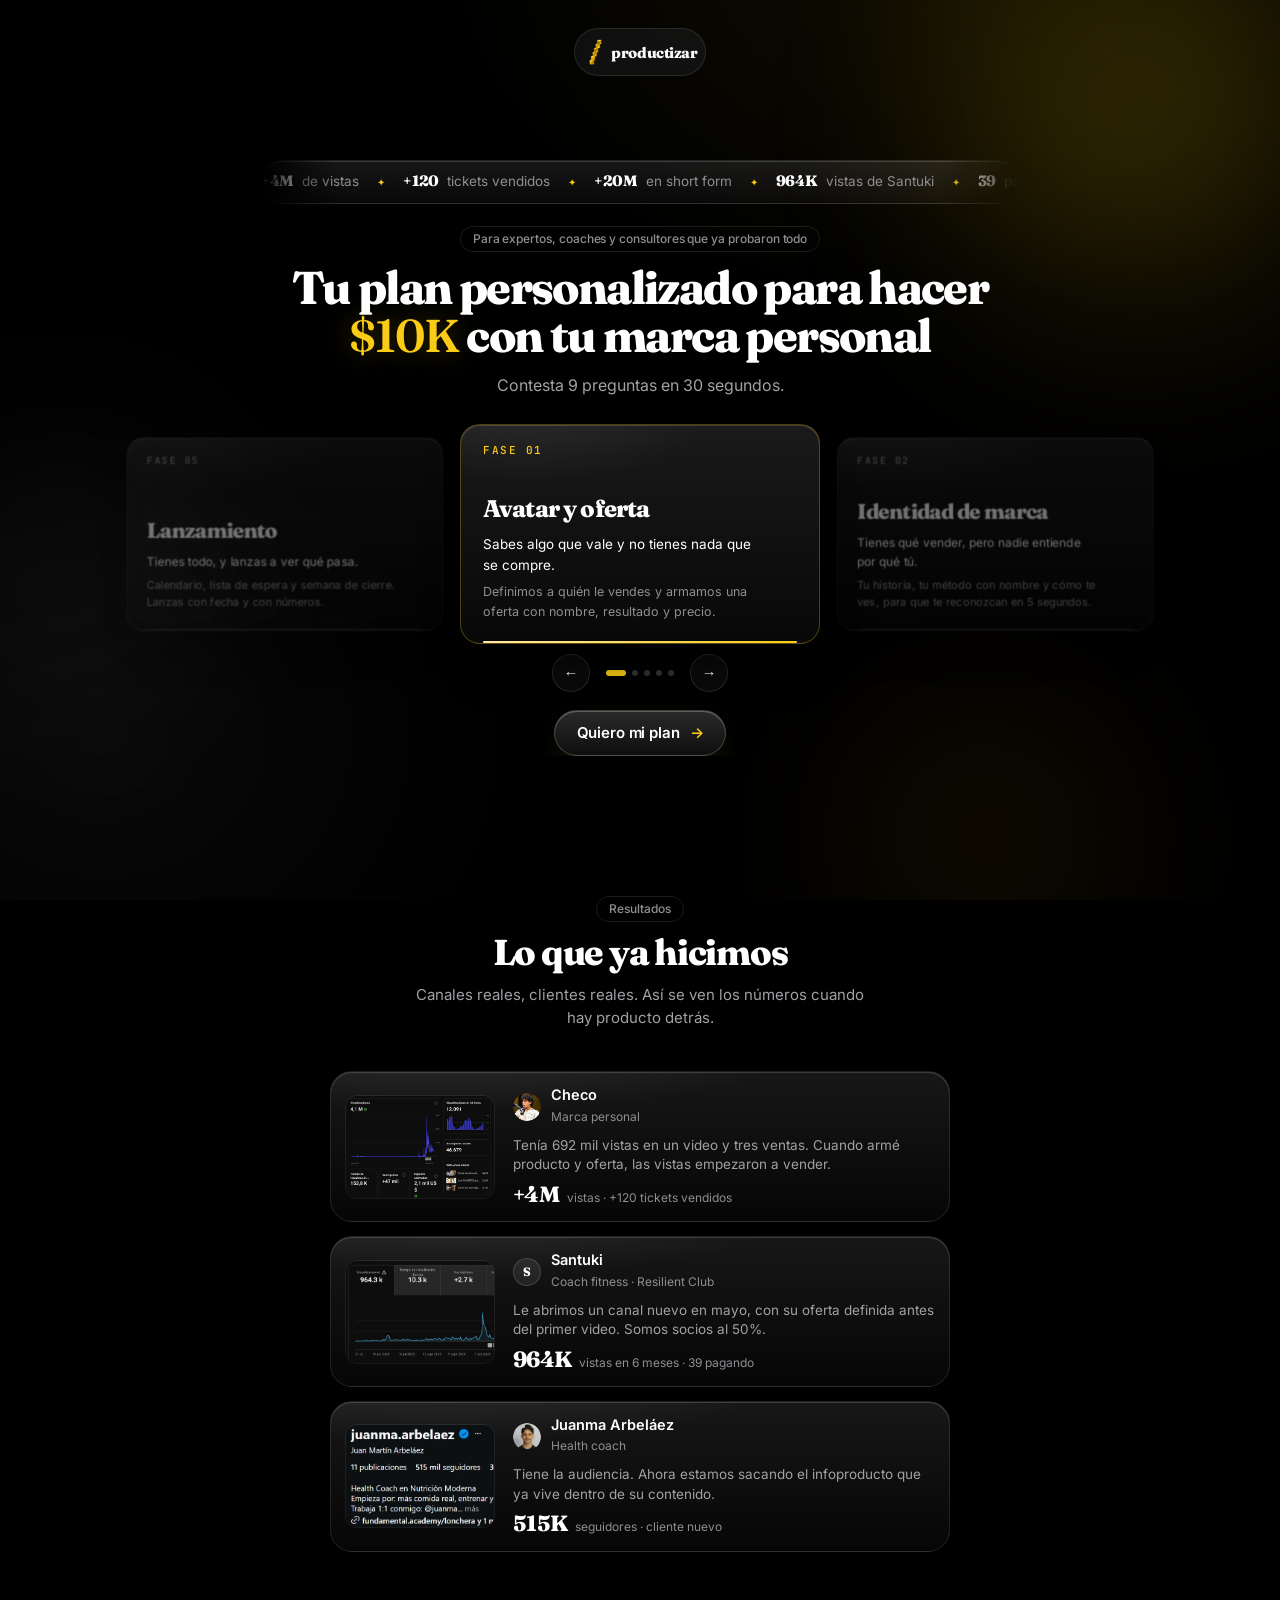
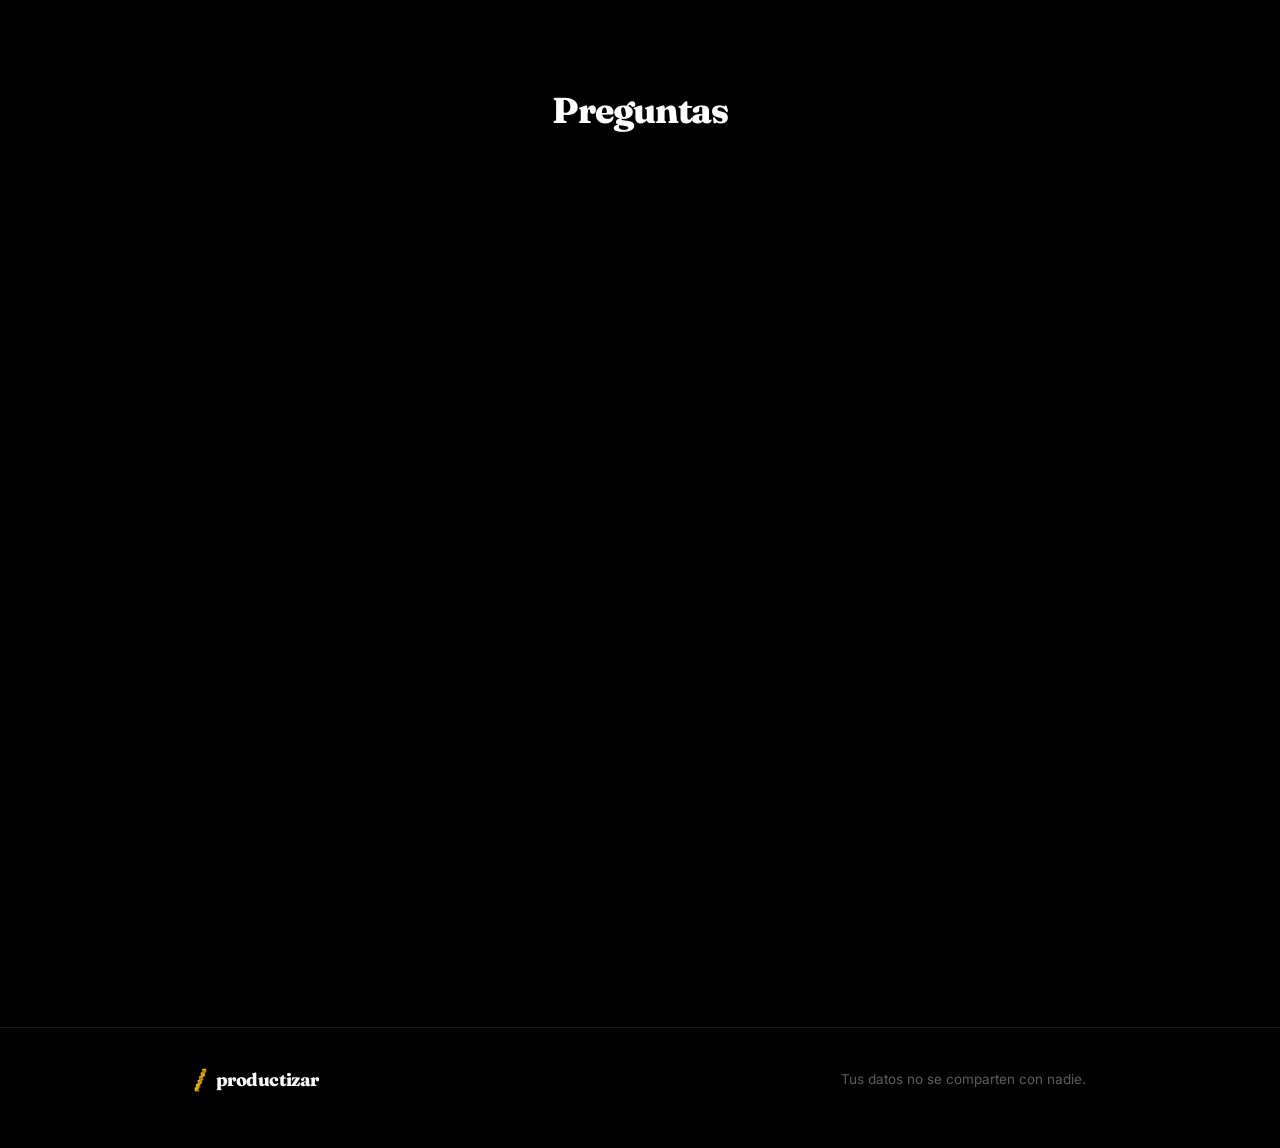
==== commit bc7314ca: "Hero compacto: del logo al botón en una pantalla Co-Authored-By: Claude Opus 5.5 <noreply@anthropic." ====
--- a/index.html
+++ b/index.html
@@ -37,7 +37,7 @@
       <div class="hero-copy">
         <span class="pill">Para expertos, coaches y consultores que ya probaron todo</span>
         <h1>Tu plan personalizado para hacer <em>$10K</em> con tu marca personal</h1>
-        <p class="lead">Contesta 9 preguntas. Te decimos en cuál de las cinco fases estás, qué te está frenando y qué hacer los próximos 30 días.</p>
+        <p class="lead">Contesta 9 preguntas en 30 segundos.</p>
         <div class="vsl" id="vsl" hidden></div>
         
       </div>
--- a/assets/landing.css
+++ b/assets/landing.css
@@ -565,3 +565,15 @@
 .ph-card .ph-pain { font-size: 13.5px !important; } .ph-card .ph-do { font-size: 12.5px !important; }
 .ph-bar { left: 22px; right: 22px; }
 .hero .float-strip { margin: 0 auto clamp(28px,4vw,44px); }
+
+/* hero compacto: logo → botón en una pantalla */
+#landing .hero { padding-top: 84px !important; padding-bottom: 0 !important; }
+#landing .hero .wrap { gap: 0 !important; }
+.hero .float-strip { margin: 0 auto 22px !important; }
+.fs-track { padding: 10px 0; }
+#landing .hero-copy { gap: 12px !important; }
+.hero-car { margin-top: 26px !important; }
+.car-stage { height: 230px !important; }
+.car-nav { margin-top: 0 !important; }
+.hero-car .cta-row { margin-top: 18px !important; }
+@media (max-height: 760px) { .hero .float-strip { display: none; } }
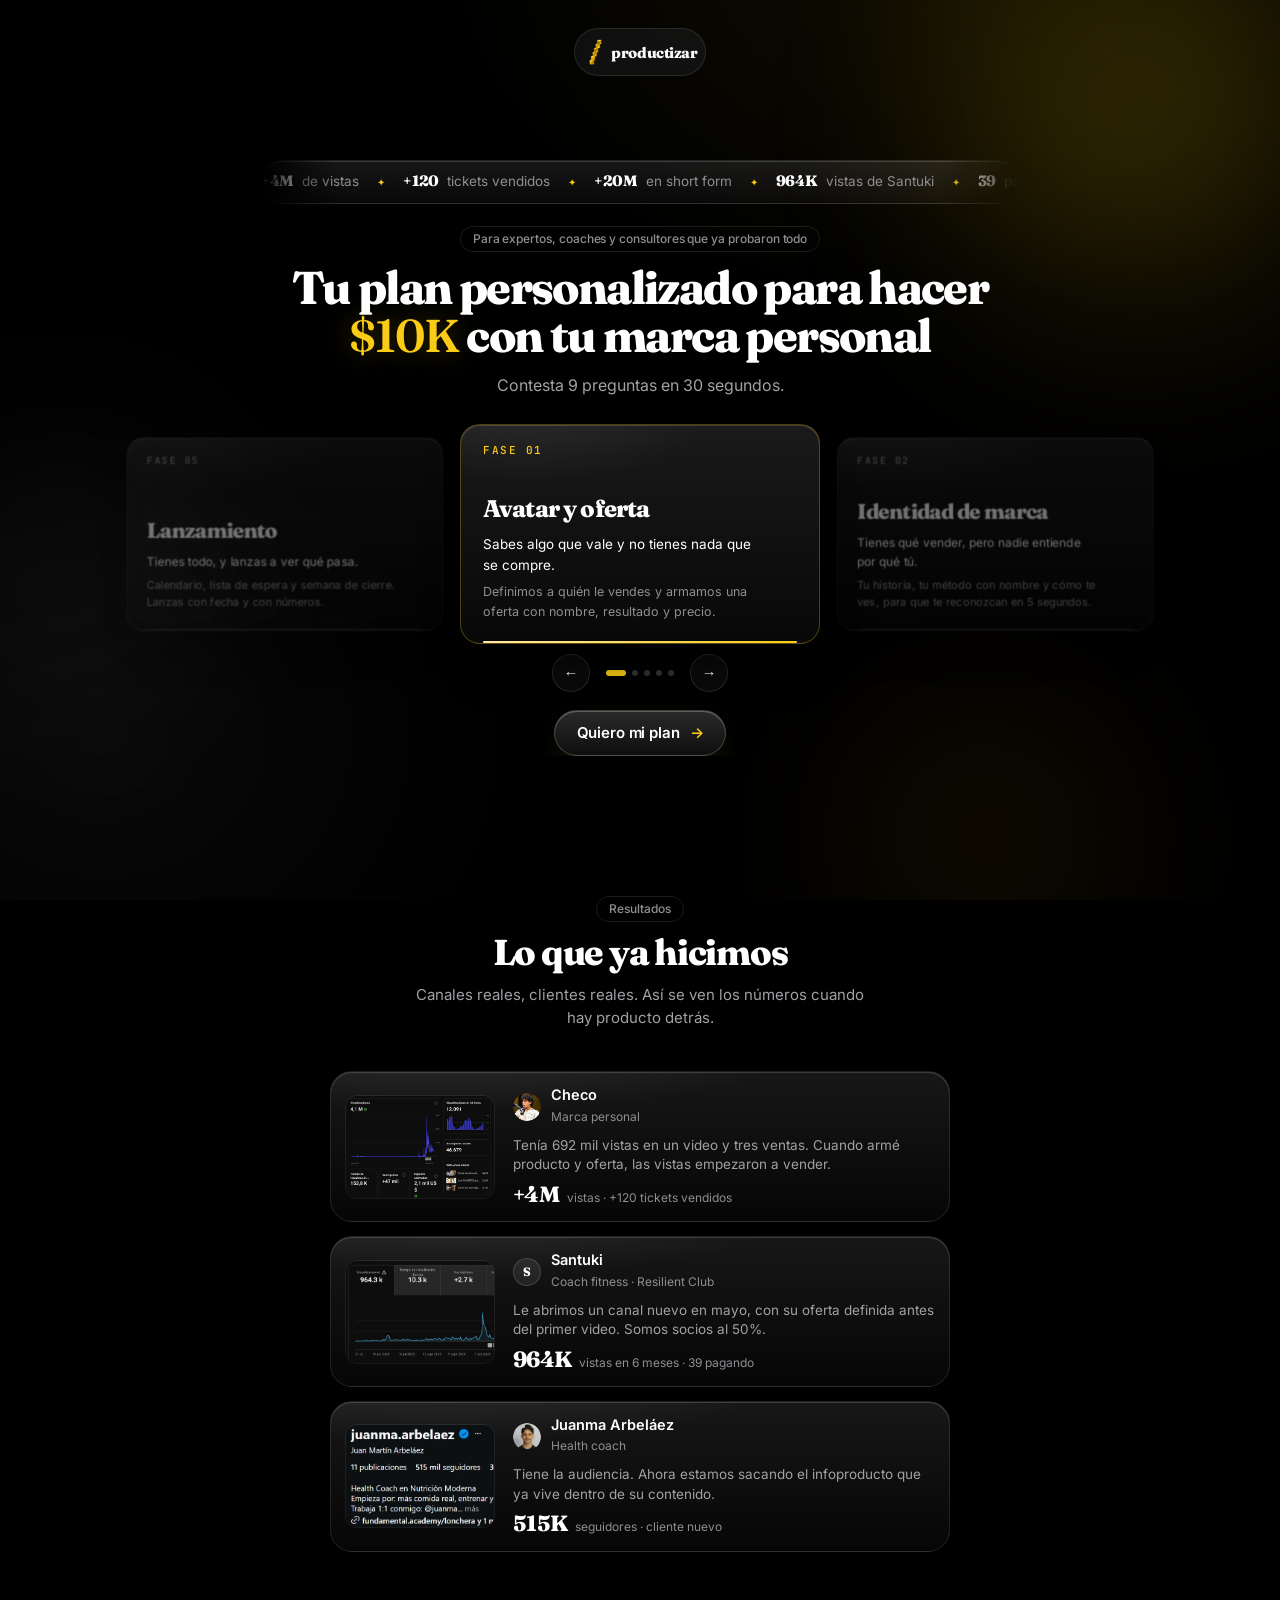
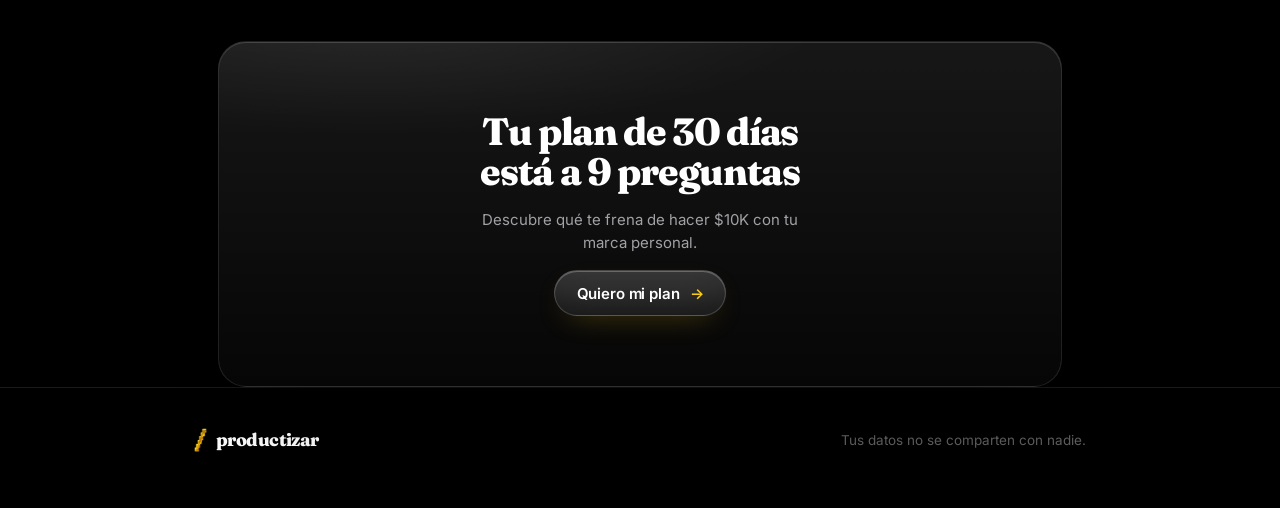
==== commit 768be111: "Quita preguntas frecuentes Co-Authored-By: Claude Opus 5.5 <noreply@anthropic.com> Claude-Session: h" ====
--- a/index.html
+++ b/index.html
@@ -80,18 +80,7 @@
   
 
 
-  <section class="sec">
-    <div class="wrap">
-      <div class="sec-h rv"><h2>Preguntas</h2></div>
-      <div class="faq">
-        <details class="g rv"><summary>¿Cuánto cuesta?</summary><p>Nada. El diagnóstico y el plan de 30 días son gratis.</p></details>
-        <details class="g rv"><summary>¿Cuánto tardo en contestar?</summary><p>Son 9 preguntas. Unos 3 minutos.</p></details>
-        <details class="g rv"><summary>¿Qué recibo al terminar?</summary><p>Tu fase, qué te frena, tres movimientos para tus próximos 14 días y el plan completo del mes con la calculadora de tus $10K.</p></details>
-        <details class="g rv"><summary>¿Qué pasa con mis datos?</summary><p>No se comparten con nadie.</p></details>
-        <details class="g rv"><summary>¿Y el diagnóstico 1:1?</summary><p>Es una llamada gratis para revisar tu caso. Es solo si ya vendes algo y el cupo es limitado cada semana.</p></details>
-      </div>
-    </div>
-  </section>
+  
 
   <section class="wrap">
     <div class="final-cta g rv">
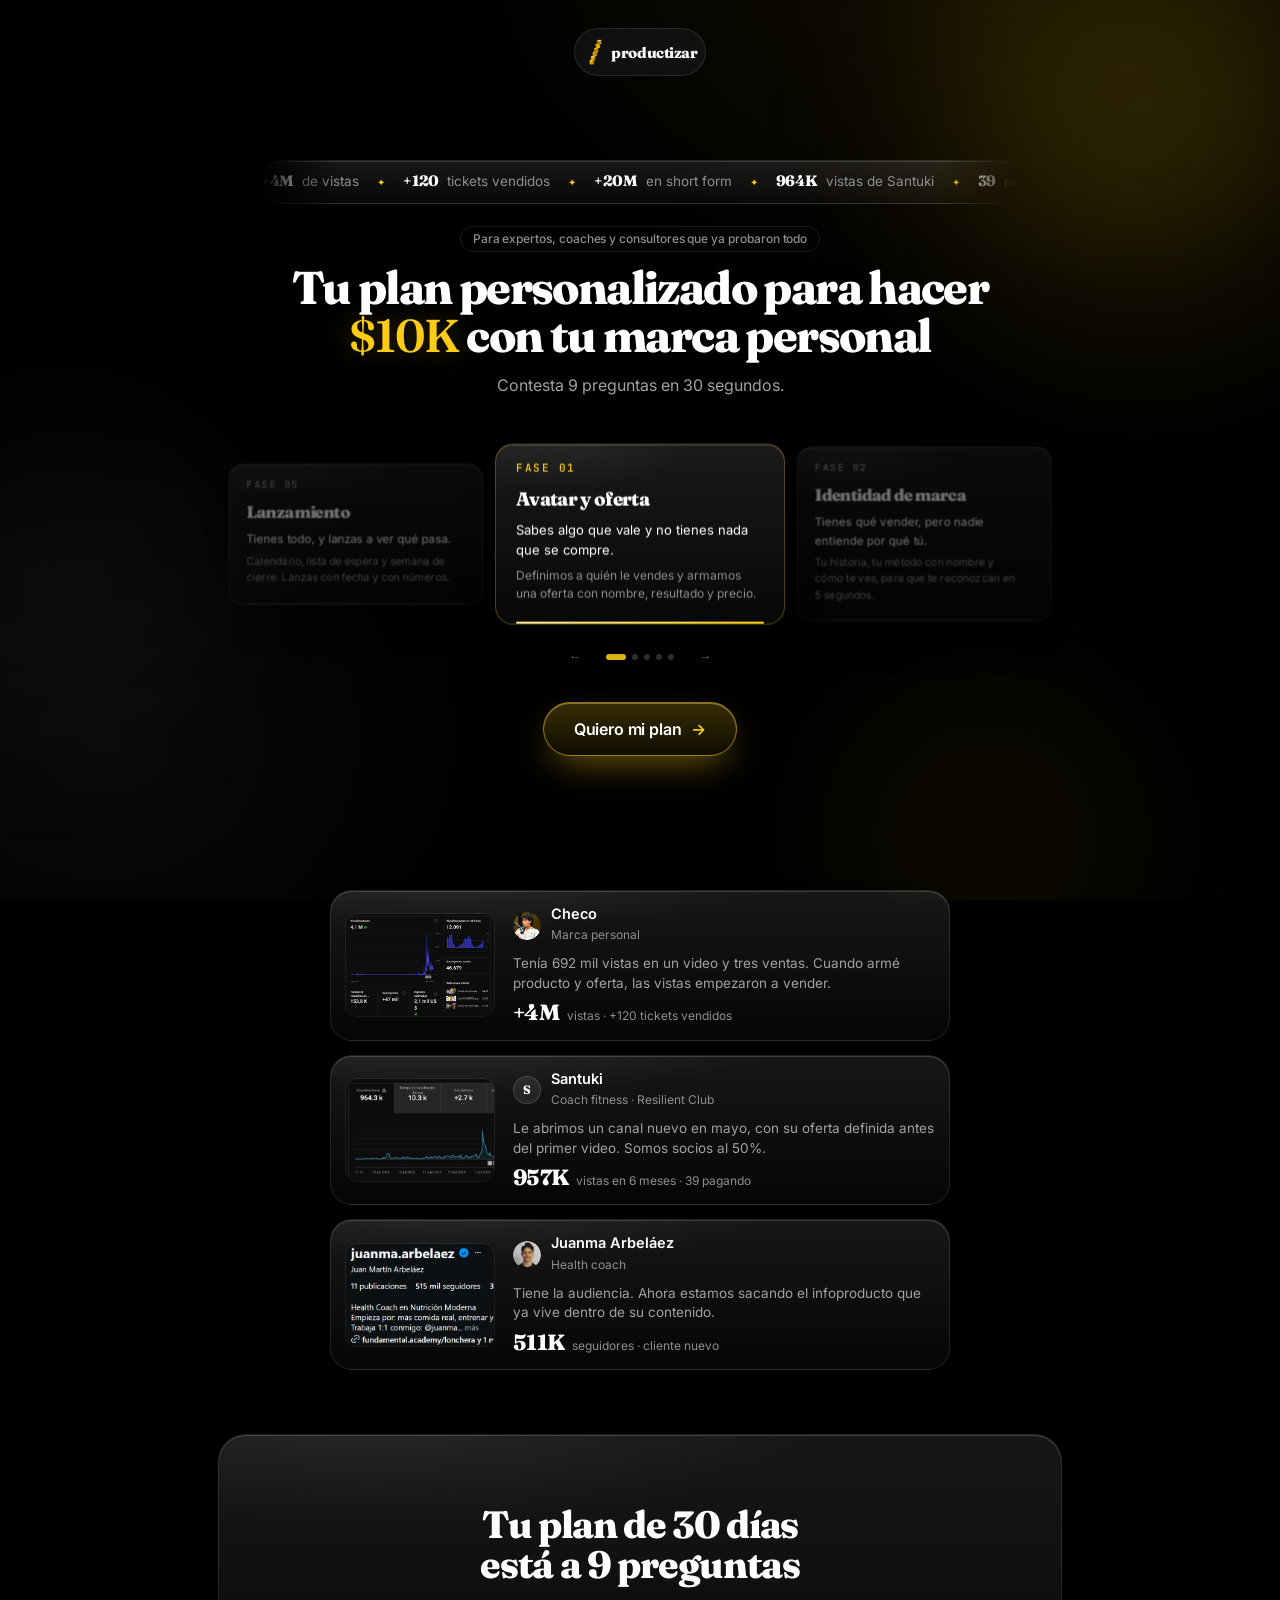
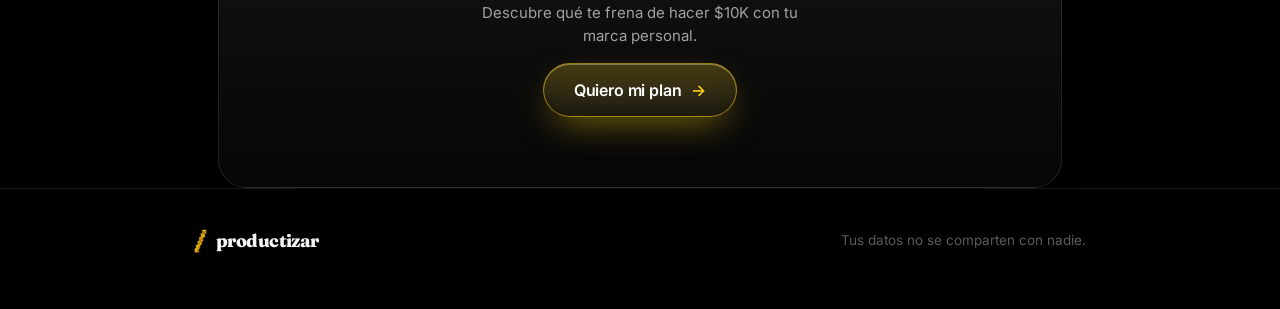
==== commit 57fefc18: "Encabezado de resultados: solo la etiqueta Co-Authored-By: Claude Opus 5.5 <noreply@anthropic.com> C" ====
--- a/index.html
+++ b/index.html
@@ -65,7 +65,7 @@
 
   <section class="sec" id="prueba">
     <div class="wrap">
-      <div class="sec-h rv"><span class="pill">Resultados</span><h2>Lo que ya hicimos</h2><p>Canales reales, clientes reales. Así se ven los números cuando hay producto detrás.</p></div>
+      <div class="sec-h rv"><span class="pill">Resultados</span></div>
       <div class="cs-list">
         <article class="cs g rv"><img class="cs-shot" src="/assets/studio.webp" alt="" loading="lazy"><div class="cs-b"><div class="cs-top"><img class="cc-av" src="/assets/checo-avatar.webp" alt=""><div class="cc-who"><b>Checo</b><span>Marca personal</span></div></div><p>Tenía 692 mil vistas en un video y tres ventas. Cuando armé producto y oferta, las vistas empezaron a vender.</p><div class="cs-n"><b data-n="4" data-s="M" data-p="+">+4M</b><span>vistas · +120 tickets vendidos</span></div></div></article>
         <article class="cs g rv"><img class="cs-shot" src="/assets/santuki-studio.webp" alt="" loading="lazy"><div class="cs-b"><div class="cs-top"><span class="cc-av ini">S</span><div class="cc-who"><b>Santuki</b><span>Coach fitness · Resilient Club</span></div></div><p>Le abrimos un canal nuevo en mayo, con su oferta definida antes del primer video. Somos socios al 50%.</p><div class="cs-n"><b data-n="964" data-s="K">964K</b><span>vistas en 6 meses · 39 pagando</span></div></div></article>
--- a/assets/landing.css
+++ b/assets/landing.css
@@ -576,4 +576,25 @@
 .car-stage { height: 230px !important; }
 .car-nav { margin-top: 0 !important; }
 .hero-car .cta-row { margin-top: 18px !important; }
-@media (max-height: 760px) { .hero .float-strip { display: none; } }
+@media (max-height: 760px) { #landing .hero { padding-top: 72px !important; } .hero .float-strip { margin-bottom: 14px !important; } .hero-car { margin-top: 16px !important; } }
+.car-stage { height: 176px !important; }
+.ph-card { height: auto; min-height: 0; top: 50%; transform-origin: center; padding: 18px 20px 20px; justify-content: flex-start; gap: 6px; border-radius: 18px; translate: 0 -50%; }
+.ph-card .ph-k { position: static; margin-bottom: 4px; }
+.ph-card h3 { font-size: 19px !important; }
+.ph-card .ph-pain { font-size: 13px !important; } .ph-card .ph-do { font-size: 12px !important; }
+.ph-bar { left: 20px; right: 20px; }
+.car-stage { height: 196px !important; } .car-nav { margin-top: 10px !important; }
+.ph-card { width: min(290px, 74vw); margin-left: calc(min(290px, 74vw) / -2); } .ph-card .ph-do { max-width: none; }
+/* un solo botón obvio */
+#landing .btn-gold, .final-cta .btn-gold { min-height: 54px !important; padding: 0 30px !important; font-size: 16px !important; font-weight: 600;
+  border: 1px solid rgba(250,204,21,.55) !important; color: #fff;
+  background: linear-gradient(180deg, rgba(250,204,21,.22), rgba(250,204,21,.06)) !important;
+  box-shadow: inset 0 1px 0 rgba(255,243,196,.35), 0 0 0 0 rgba(250,204,21,.35), 0 14px 36px -12px rgba(250,204,21,.55) !important;
+  animation: ctaPulse 2.8s cubic-bezier(.32,.72,0,1) infinite; }
+@keyframes ctaPulse { 0% { box-shadow: inset 0 1px 0 rgba(255,243,196,.35), 0 0 0 0 rgba(250,204,21,.35), 0 14px 36px -12px rgba(250,204,21,.55); } 70%,100% { box-shadow: inset 0 1px 0 rgba(255,243,196,.35), 0 0 0 14px rgba(250,204,21,0), 0 14px 36px -12px rgba(250,204,21,.55); } }
+#landing .btn-gold:hover { transform: translateY(-2px); background: linear-gradient(180deg, rgba(250,204,21,.32), rgba(250,204,21,.1)) !important; }
+.car-btn { width: 30px; height: 30px; font-size: 13px; border-color: transparent; background: transparent; color: #6e6e73; }
+.car-btn:hover { color: #fff; background: rgba(255,255,255,.06); }
+@media (prefers-reduced-motion: reduce) { #landing .btn-gold, .final-cta .btn-gold { animation: none; } }
+#prueba.sec { padding-top: clamp(36px, 5vw, 56px) !important; } .sec { padding-top: clamp(48px, 6vw, 80px) !important; } .sec-h { margin-bottom: 24px !important; gap: 10px !important; } .final-cta { margin-top: clamp(40px, 5vw, 64px) !important; }
+.hero-car { overflow: visible !important; padding-bottom: 28px; } .hero-car .car { overflow: hidden; padding: 12px 0; } #landing .hero { overflow: visible !important; }
